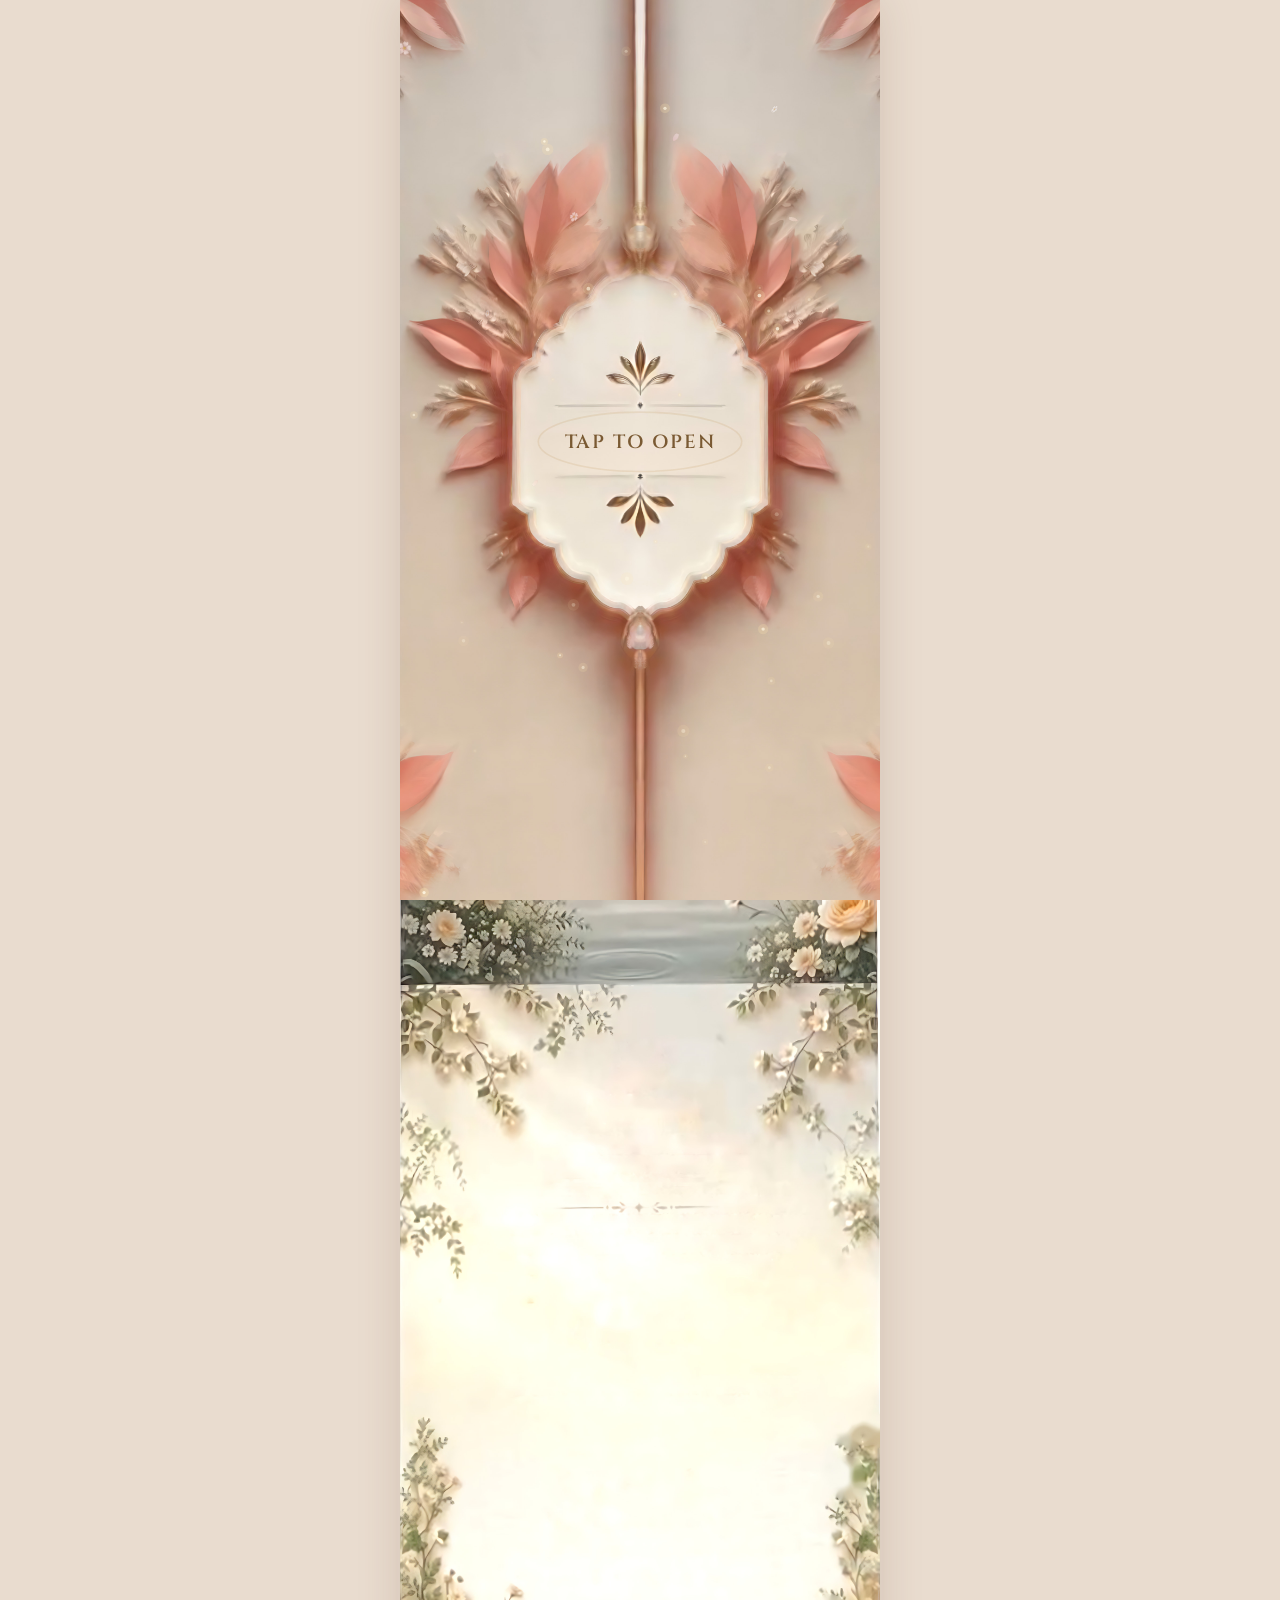
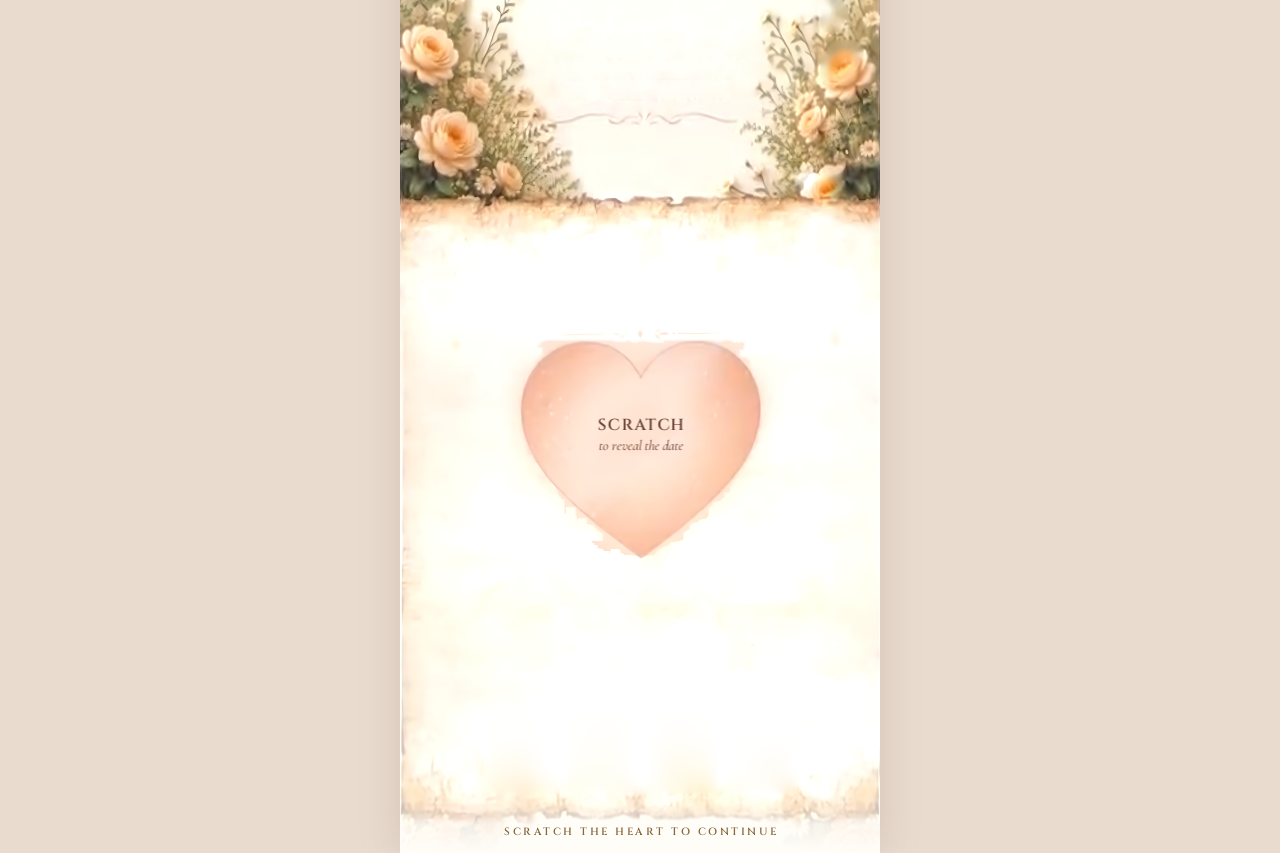
==== wedding-invite/index.html @ d42f3250 "Add files via upload" ====
<!DOCTYPE html>
<html lang="en">
<head>
<meta charset="utf-8">
<meta name="viewport" content="width=device-width, initial-scale=1, viewport-fit=cover">
<title>Pawan & Meha Wedding Invitation</title>
<style>
@font-face { font-family: "Great Vibes"; src: url("[data-uri]") format("truetype"); font-style: normal; font-weight: 400; font-display: block; }
@font-face { font-family: "Cinzel"; src: url("[data-uri]") format("truetype"); font-style: normal; font-weight: 400 900; font-display: block; }
@font-face { font-family: "Cormorant Garamond"; src: url("[data-uri]") format("truetype"); font-style: italic; font-weight: 300 700; font-display: block; }
@font-face { font-family: "Playfair Display"; src: url("[data-uri]") format("truetype"); font-style: normal; font-weight: 400 900; font-display: block; }
@font-face { font-family: "Tiro Devanagari Sanskrit"; src: url("[data-uri]") format("truetype"); font-style: normal; font-weight: 400; font-display: block; }
@font-face { font-family: "Cormorant Garamond"; src: url("[data-uri]") format("truetype"); font-style: normal; font-weight: 300 700; font-display: block; }
:root {
  /* the invite's own world: cream paper, peach florals, terracotta script; one phone-width column */
  --paper: #f7efe6;
  --night: #e9dccf;
  --rose: #ad6646;
  --ink: #6a5249;
  --gold: #b48c45;
  color-scheme: light;
}
* { box-sizing: border-box; }
html, body { margin: 0; background: var(--night); }
body { -webkit-tap-highlight-color: transparent; overscroll-behavior-y: none; -webkit-user-select: none; user-select: none; -webkit-touch-callout: none; }
body.locked { overflow: hidden; height: 100%; }
.col { position: relative; width: 100%; max-width: 480px; margin: 0 auto; box-shadow: 0 0 40px rgba(110, 70, 50, .18); }
.page { position: relative; width: 100%; background: var(--paper); }
.tiles { position: absolute; inset: 0; display: flex; flex-direction: column; }
.tiles img { display: block; width: 100%; flex: none; }
.page > svg { position: absolute; inset: 0; width: 100%; height: 100%; overflow: visible; }
.page a.map { position: absolute; display: block; border-radius: 999px; }
.page a.map:focus-visible { outline: 2px solid var(--gold); outline-offset: 2px; }
#scratch, #hint { position: absolute; }
.col.walled { overflow: hidden; }
.wall { position: absolute; left: 0; right: 0; pointer-events: none; display: flex; align-items: flex-end; justify-content: center;
  background: linear-gradient(180deg, rgba(255, 253, 248, 0) 0%, rgba(255, 253, 248, .9) 55%, #fffdf8 100%); }
.wall span { margin-bottom: 14px; color: #8a6638; font: 600 10.5px/1.4 Cinzel, Georgia, serif; letter-spacing: 2.5px; text-indent: 2.5px; text-align: center; }
#scratch { touch-action: none; cursor: grab; }
#hint { pointer-events: none; mix-blend-mode: screen; }
#petals { position: fixed; top: 0; left: 50%; transform: translateX(-50%); width: min(100vw, 480px); height: 100%; pointer-events: none; z-index: 20; }
.gate { position: fixed; top: 0; left: 50%; transform: translateX(-50%); width: min(100vw, 480px); height: 100%; z-index: 15;
  border: 0; padding: 0; margin: 0; background: #2a120c; cursor: pointer; overflow: hidden; display: block; perspective: 1100px; }
.gate:focus-visible { outline: 2px solid var(--gold); outline-offset: -5px; }
.door { position: absolute; top: 0; bottom: 0; width: 50%; z-index: 2; will-change: transform; overflow: hidden; backface-visibility: hidden; }
.door svg { width: 100%; height: 100%; display: block; }
.door.l { left: 0; transform-origin: 0% 50%; } .door.r { right: 0; transform-origin: 100% 50%; }
.door .shade { position: absolute; inset: 0; opacity: 0; }
.door.l .shade { background: linear-gradient(90deg, rgba(36, 14, 8, .25), rgba(36, 14, 8, .7)); }
.door.r .shade { background: linear-gradient(270deg, rgba(36, 14, 8, .25), rgba(36, 14, 8, .7)); }
.gfx { position: absolute; inset: 0; width: 100%; height: 100%; z-index: 3; pointer-events: none; }
.glow { position: absolute; top: 0; bottom: 0; left: 50%; z-index: 1; transform: translateX(-50%); width: 4%; opacity: 0;
  background: radial-gradient(ellipse 50% 46% at 50% 49%, rgba(255, 251, 243, .9) 0%, rgba(255, 238, 214, .55) 45%, rgba(255, 230, 200, 0) 100%); }
.seam { position: absolute; z-index: 3; top: 0; bottom: 0; left: 50%; width: 5px; transform: translateX(-50%); opacity: 0;
  background: linear-gradient(180deg, rgba(255, 226, 180, 0), #ffe3b4 12%, #fffaf0 50%, #ffe3b4 88%, rgba(255, 226, 180, 0));
  box-shadow: 0 0 14px 4px rgba(255, 214, 160, .8), 0 0 40px 12px rgba(250, 196, 140, .38); }
.flare { position: absolute; z-index: 4; left: 50%; top: 49%; width: 30%; aspect-ratio: 1; border-radius: 50%; opacity: 0; pointer-events: none;
  transform: translate(-50%, -50%) scale(.2);
  background: radial-gradient(circle, #fffdf8 0%, #fff5e6 20%, rgba(255, 230, 200, .8) 36%, rgba(250, 208, 170, .3) 54%, rgba(250, 200, 160, 0) 70%); }
.ripple { position: absolute; z-index: 5; left: 50%; top: 49%; width: 90px; height: 90px; margin: -45px 0 0 -45px; border-radius: 50%; opacity: 0;
  background: radial-gradient(circle, rgba(255, 255, 255, .55) 0%, rgba(255, 255, 255, .25) 45%, rgba(255, 255, 255, 0) 70%);
  box-shadow: 0 0 0 2px rgba(255, 255, 255, .6); }
.cue { position: fixed; z-index: 18; left: 50%; bottom: max(16px, env(safe-area-inset-bottom)); transform: translateX(-50%); opacity: 0; pointer-events: none;
  display: flex; flex-direction: column; align-items: center; gap: 2px; color: #8a6638;
  font: 600 10.5px/1 Cinzel, Georgia, serif; letter-spacing: 3px; text-indent: 3px; text-shadow: 0 0 6px #fbf4ea, 0 0 12px #fbf4ea; }
.cue svg { width: 20px; height: 20px; filter: drop-shadow(0 0 4px #fbf4ea); }
.music { position: fixed; z-index: 25; top: max(12px, env(safe-area-inset-top)); right: max(12px, calc(50vw - 240px + 12px));
  width: 40px; height: 40px; border-radius: 50%; border: 0; padding: 0; display: none; place-items: center; cursor: pointer;
  background: rgba(255, 250, 244, .9); color: var(--rose); box-shadow: inset 0 0 0 1px rgba(180, 140, 69, .6), 0 3px 10px rgba(90, 40, 30, .18); }
.music svg { width: 18px; height: 18px; }
.music:focus-visible { outline: 2px solid var(--gold); outline-offset: 2px; }
.music .off { display: none; } .music.muted .on { display: none; } .music.muted .off { display: block; }
body.rec .music, body.rec .cue, body.rec .wall span { display: none !important; }
.rsvp { background: var(--paper); padding: 18px 22px 34px; text-align: center; color: var(--ink); }
.rsvp .orn { display: block; width: 46%; margin: 0 auto 10px; }
.rsvp .kick { margin: 0; font: 600 11.5px/1.4 Cinzel, Georgia, serif; letter-spacing: 4px; text-indent: 4px; color: #8a6638; }
.rsvp h2 { margin: 2px 0 4px; font: 400 46px/1.15 "Great Vibes", cursive; color: #a3573a; }
.rsvp .lede { margin: 0 auto 18px; max-width: 30ch; font: italic 500 17px/1.4 "Cormorant Garamond", Georgia, serif; color: #7d5547; }
.rsvp form { margin: 0 auto; max-width: 400px; text-align: left; padding: 22px 20px 20px; border-radius: 18px;
  background: rgba(255, 252, 247, .9); box-shadow: inset 0 0 0 1px rgba(180, 140, 69, .45), 0 10px 26px rgba(122, 74, 51, .1); }
.rsvp .lab { display: block; margin: 0 0 8px; font: 600 10.5px/1.3 Cinzel, Georgia, serif; letter-spacing: 2px; color: #7a5f4f; }
.rsvp .f { margin: 0 0 18px; border: 0; padding: 0; min-width: 0; }
.rsvp input[type=text], .rsvp textarea { width: 100%; border: 0; border-bottom: 1px solid rgba(160, 120, 80, .45); background: transparent; border-radius: 0;
  padding: 6px 2px 7px; font: 500 19px/1.35 "Cormorant Garamond", Georgia, serif; color: #4f3a32; outline: none; -webkit-appearance: none; appearance: none; }
.rsvp textarea { resize: none; min-height: 84px; border: 1px solid rgba(160, 120, 80, .35); border-radius: 10px; padding: 9px 11px; background: rgba(255, 255, 255, .5); }
.rsvp input[type=text]:focus, .rsvp textarea:focus { border-color: #b48c45; }
.rsvp ::placeholder { color: #b09a8c; font-style: italic; }
.chips { display: flex; flex-wrap: wrap; gap: 8px; }
.chip { position: relative; }
.chip input { position: absolute; opacity: 0; inset: 0; margin: 0; cursor: pointer; }
.chip span { display: inline-block; padding: 8px 14px; border-radius: 999px; font: 500 16px/1.2 "Cormorant Garamond", Georgia, serif; color: #6a5249;
  background: rgba(255, 255, 255, .7); box-shadow: inset 0 0 0 1px rgba(180, 140, 69, .55); transition: background .25s, color .25s, box-shadow .25s; }
.chip input:checked + span { background: #a3573a; color: #fff8f0; box-shadow: inset 0 0 0 1px #a3573a, 0 3px 10px rgba(163, 87, 58, .25); }
.chip input:focus-visible + span { outline: 2px solid var(--gold); outline-offset: 2px; }
.chips.n .chip span { min-width: 48px; text-align: center; font: 600 14px/1.35 Cinzel, Georgia, serif; }
.rsvp .when-yes { display: none; } .rsvp.yes .when-yes { display: block; }
.rsvp .err { display: none; margin: 6px 0 0; font: italic 500 15px/1.3 "Cormorant Garamond", Georgia, serif; color: #b0472b; }
.rsvp .bad .err { display: block; }
.rsvp button.send { display: flex; align-items: center; justify-content: center; gap: 9px; width: 100%; margin-top: 4px; padding: 14px 16px; border: 0; border-radius: 999px; cursor: pointer;
  font: 600 12.5px/1 Cinzel, Georgia, serif; letter-spacing: 2.2px; color: #fff8f0; background: linear-gradient(180deg, #b4633f, #97492d);
  box-shadow: 0 6px 16px rgba(151, 73, 45, .3), inset 0 1px 0 rgba(255, 255, 255, .25); }
.rsvp button.send svg { width: 18px; height: 18px; }
.rsvp button.send:focus-visible { outline: 2px solid var(--gold); outline-offset: 3px; }
.rsvp .note { margin: 10px 0 0; text-align: center; font: italic 500 14.5px/1.35 "Cormorant Garamond", Georgia, serif; color: #8b7266; }
.rsvp .rv { opacity: 0; transform: translateY(16px); transition: opacity .9s ease, transform .9s cubic-bezier(.2, .7, .2, 1); }
.rsvp.in .rv { opacity: 1; transform: none; }
.rsvp.in .rv:nth-child(2) { transition-delay: .12s; } .rsvp.in .rv:nth-child(3) { transition-delay: .24s; }
.rsvp.in .rv:nth-child(4) { transition-delay: .36s; } .rsvp.in .rv:nth-child(5) { transition-delay: .5s; }
body.rec .rsvp { display: none !important; }
@media (prefers-reduced-motion: reduce) { #petals, .cue { display: none; } }
</style>
<noscript><style>.gate, .cue, .wall, #hint, #scratch, #petals, .rsvp, [data-g="count"], [data-g="cdl"] { display: none !important; }
body.locked { overflow: auto; height: auto; } #w1r, #w2r { width: 400px; }</style></noscript>
</head>
<body class="locked">
<main class="col walled" id="col">
  <div class="page" id="page" style="aspect-ratio: 900 / 6719">
    <div class="tiles" aria-hidden="true"><img src="page_00.jpg" alt="" style="height:14.88317%"><img src="page_01.jpg" alt="" style="height:14.88317%"><img src="page_02.jpg" alt="" style="height:14.88317%"><img src="page_03.jpg" alt="" style="height:14.88317%"><img src="page_04.jpg" alt="" style="height:14.88317%"><img src="page_05.jpg" alt="" style="height:14.88317%"><img src="page_06.jpg" alt="" style="height:10.70100%"></div>
    <svg viewBox="0 0 900 6719" xmlns="http://www.w3.org/2000/svg" role="img" aria-labelledby="ttl" id="art">
      <title id="ttl">Wedding invitation of Pawan and Meha</title>
      <defs id="defs">
        <linearGradient id="gold" gradientUnits="userSpaceOnUse" x1="0" y1="456" x2="0" y2="756">
  <stop offset="0" stop-color="#8c7038"/><stop offset=".35" stop-color="#dbc285"/><stop offset=".5" stop-color="#eed99e"/>
  <stop offset=".7" stop-color="#a88746"/><stop offset="1" stop-color="#ccad6b"/></linearGradient><radialGradient id="halo" gradientUnits="userSpaceOnUse" cx="452" cy="1346" r="235">
  <stop offset="0" stop-color="#fff6dc" stop-opacity=".95"/><stop offset=".45" stop-color="#ffe7b8" stop-opacity=".6"/><stop offset=".75" stop-color="#ffd9a0" stop-opacity=".18"/><stop offset="1" stop-color="#ffd9a0" stop-opacity="0"/></radialGradient>
<linearGradient id="ganGold" gradientUnits="userSpaceOnUse" x1="0" y1="1183" x2="0" y2="1510">
  <stop offset="0" stop-color="#8a6326"/><stop offset=".38" stop-color="#c9a052"/><stop offset=".55" stop-color="#e6c77c"/><stop offset=".78" stop-color="#a77c34"/><stop offset="1" stop-color="#c39a52"/></linearGradient>
<linearGradient id="lpBack" x1="0" y1="1" x2="0" y2="0"><stop offset="0" stop-color="#e8987c"/><stop offset=".6" stop-color="#f4bfa8"/><stop offset="1" stop-color="#fbe2d5"/></linearGradient>
<linearGradient id="lpFront" x1="0" y1="1" x2="0" y2="0"><stop offset="0" stop-color="#f0ad92"/><stop offset=".55" stop-color="#f9d3c1"/><stop offset="1" stop-color="#fff1e8"/></linearGradient>
<linearGradient id="lpSide" x1="0" y1="0" x2="1" y2="0"><stop offset="0" stop-color="#f6c7b2"/><stop offset=".5" stop-color="#eaa085"/><stop offset="1" stop-color="#f6c7b2"/></linearGradient>
<linearGradient id="rfFade" gradientUnits="userSpaceOnUse" x1="0" y1="1550" x2="0" y2="1780"><stop offset="0" stop-color="#fff" stop-opacity=".55"/><stop offset="1" stop-color="#fff" stop-opacity="0"/></linearGradient>
<mask id="rfMask" maskUnits="userSpaceOnUse" x="150" y="1550" width="600" height="240"><rect x="150" y="1550" width="600" height="240" fill="url(#rfFade)"/></mask>
<linearGradient id="shineG" gradientUnits="userSpaceOnUse" x1="0" y1="0" x2="260" y2="160"><stop offset="0" stop-color="#fff" stop-opacity="0"/><stop offset=".44" stop-color="#fff" stop-opacity="0"/><stop offset=".5" stop-color="#fffbe9" stop-opacity=".85"/><stop offset=".56" stop-color="#fff" stop-opacity="0"/><stop offset="1" stop-color="#fff" stop-opacity="0"/></linearGradient>
<linearGradient id="shineM" gradientUnits="userSpaceOnUse" x1="0" y1="0" x2="260" y2="160"><stop offset="0" stop-color="#fff" stop-opacity="0"/><stop offset=".44" stop-color="#fff" stop-opacity="0"/><stop offset=".5" stop-color="#fffbe9" stop-opacity=".9"/><stop offset=".56" stop-color="#fff" stop-opacity="0"/><stop offset="1" stop-color="#fff" stop-opacity="0"/></linearGradient>
<linearGradient id="ray" x1="0" y1="0" x2="0" y2="1"><stop offset="0" stop-color="#fffaf0" stop-opacity=".75"/><stop offset=".55" stop-color="#fff5e1" stop-opacity=".22"/><stop offset="1" stop-color="#fff5e1" stop-opacity="0"/></linearGradient>
<radialGradient id="finGlow"><stop offset="0" stop-color="#fffaf1" stop-opacity=".92"/><stop offset=".55" stop-color="#fff3e2" stop-opacity=".6"/><stop offset="1" stop-color="#fff0dc" stop-opacity="0"/></radialGradient>
<filter id="blur10" x="-50%" y="-50%" width="200%" height="200%"><feGaussianBlur stdDeviation="10"/></filter>
<clipPath id="ganClip" clipPathUnits="userSpaceOnUse"><rect x="0" y="0" width="900" height="1544"/></clipPath>
<radialGradient id="mote"><stop offset="0" stop-color="#fffbe8"/><stop offset=".35" stop-color="#f3cf7e" stop-opacity=".9"/><stop offset="1" stop-color="#e2b25a" stop-opacity="0"/></radialGradient>
<linearGradient id="smallGold" x1="0" y1="0" x2="0" y2="1"><stop offset="0" stop-color="#9c6f3c"/><stop offset=".5" stop-color="#c49a5c"/><stop offset="1" stop-color="#93683a"/></linearGradient>
        <clipPath id="w1"><rect id="w1r" x="270" y="760" width="0" height="230"/></clipPath>
        <clipPath id="w2"><rect id="w2r" x="270" y="990" width="0" height="230"/></clipPath>
      </defs>
      <g id="gan" aria-label="Shri Ganesh ji on a lotus">
  <g id="halo"><circle cx="452" cy="1346" r="235" fill="url(#halo)"/>
  <circle cx="452" cy="1346" r="190" fill="none" stroke="#c9a056" stroke-opacity=".55" stroke-width="1.4"/>
  <circle cx="452" cy="1346" r="202" fill="none" stroke="#c9a056" stroke-opacity=".7" stroke-width="2.2" stroke-dasharray="0.1 9" stroke-linecap="round"/></g>
  <g mask="url(#rfMask)" opacity=".5"><use href="#scene" transform="translate(0,3106) scale(1,-1)"/></g>
  <g id="scene"><path class="lp" data-a="-96" data-by="1552" d="M452.0,1552.0 C485.7,1502.5 474.8,1438.8 452.0,1410.6 C429.2,1438.8 418.3,1502.5 452.0,1552.0Z" transform="rotate(-96 452 1552)" fill="url(#lpSide)" stroke="#c99a6a" stroke-width="1"/>
<path class="lp" data-a="96" data-by="1552" d="M452.0,1552.0 C485.7,1502.5 474.8,1438.8 452.0,1410.6 C429.2,1438.8 418.3,1502.5 452.0,1552.0Z" transform="rotate(96 452 1552)" fill="url(#lpSide)" stroke="#c99a6a" stroke-width="1"/>
<path class="lp" data-a="-62" data-by="1550" d="M452.0,1550.0 C490.8,1496.7 478.3,1428.1 452.0,1397.7 C425.7,1428.1 413.2,1496.7 452.0,1550.0Z" transform="rotate(-62 452 1550)" fill="url(#lpBack)" stroke="#c99a6a" stroke-width="1"/>
<path class="lp" data-a="-31" data-by="1550" d="M452.0,1550.0 C490.8,1496.7 478.3,1428.1 452.0,1397.7 C425.7,1428.1 413.2,1496.7 452.0,1550.0Z" transform="rotate(-31 452 1550)" fill="url(#lpBack)" stroke="#c99a6a" stroke-width="1"/>
<path class="lp" data-a="0" data-by="1550" d="M452.0,1550.0 C490.8,1496.7 478.3,1428.1 452.0,1397.7 C425.7,1428.1 413.2,1496.7 452.0,1550.0Z" transform="rotate(0 452 1550)" fill="url(#lpBack)" stroke="#c99a6a" stroke-width="1"/>
<path class="lp" data-a="31" data-by="1550" d="M452.0,1550.0 C490.8,1496.7 478.3,1428.1 452.0,1397.7 C425.7,1428.1 413.2,1496.7 452.0,1550.0Z" transform="rotate(31 452 1550)" fill="url(#lpBack)" stroke="#c99a6a" stroke-width="1"/>
<path class="lp" data-a="62" data-by="1550" d="M452.0,1550.0 C490.8,1496.7 478.3,1428.1 452.0,1397.7 C425.7,1428.1 413.2,1496.7 452.0,1550.0Z" transform="rotate(62 452 1550)" fill="url(#lpBack)" stroke="#c99a6a" stroke-width="1"/>
<g clip-path="url(#ganClip)"><g id="ganrise"><path id="ganp" d="M241.3,444.5 C237.3,442.8 229.7,435.3 230.6,433.9 C231.0,433.2 232.9,433.1 235.5,433.4 C246.6,435.1 250.7,424.3 244.0,411.0 C240.4,404.0 241.4,402.6 247.2,406.6 C260.3,415.7 265.5,431.4 258.5,440.6 C254.3,446.0 248.1,447.5 241.3,444.5 Z M270.2,428.8 C268.3,426.3 264.8,417.1 265.5,416.1 C266.6,414.2 281.9,414.7 282.7,416.6 C283.5,418.8 280.4,424.5 276.7,427.6 C273.5,430.3 271.7,430.6 270.2,428.8 Z M205.8,424.1 C143.9,410.7 94.6,349.6 110.4,306.0 C112.7,299.9 113.6,299.6 120.0,303.2 C128.8,308.1 128.6,307.8 126.0,315.9 C119.3,336.8 128.1,359.3 151.7,382.1 C177.9,407.3 204.2,418.4 217.3,409.6 C222.4,406.2 226.7,398.9 228.5,390.5 C231.3,378.2 233.5,381.8 233.5,398.5 C233.5,410.5 231.5,417.1 226.6,421.9 C222.2,426.1 217.5,426.6 205.8,424.1 Z M258.7,404.9 C245.8,403.2 242.6,400.5 240.3,389.6 C237.7,376.9 238.6,376.4 248.1,385.5 C259.8,396.9 273.5,401.3 290.0,399.0 C318.6,395.1 349.5,377.8 362.0,358.8 C375.4,338.4 368.6,314.4 346.5,303.9 C343.2,302.3 339.8,301.0 338.9,301.0 C338.1,301.0 336.6,300.4 335.6,299.7 C332.5,297.4 336.1,295.8 345.4,295.3 C353.2,294.8 354.4,295.0 359.4,297.4 C374.9,305.0 382.8,327.7 377.1,348.5 C374.1,359.3 370.7,365.1 362.5,373.5 C348.7,387.7 328.5,398.1 304.5,403.5 C296.1,405.4 268.3,406.3 258.7,404.9 Z M225.5,369.3 C211.2,367.4 193.9,359.9 185.2,351.7 C175.5,342.6 166.3,326.2 167.2,319.8 C167.5,317.9 168.4,318.8 172.6,325.0 C182.8,339.8 194.0,348.4 210.5,353.9 C233.5,361.6 256.5,360.4 277.7,350.5 C293.1,343.3 302.8,335.2 310.6,323.0 C317.1,313.0 318.9,316.4 313.5,328.5 C305.1,347.4 281.9,363.6 256.2,368.6 C249.5,369.9 232.8,370.3 225.5,369.3 Z M223.1,337.9 C202.8,335.3 190.5,327.1 186.5,313.7 C180.9,295.0 192.1,279.3 209.4,281.5 C219.0,282.7 220.8,284.6 214.8,287.1 C198.7,293.5 198.0,310.6 213.2,324.6 C234.2,343.8 279.7,331.7 282.6,306.2 C283.1,302.2 282.8,300.9 280.2,297.1 C275.5,290.1 269.9,286.5 244.5,274.0 C207.1,255.6 197.0,247.9 189.1,231.8 C182.1,217.8 180.9,211.9 180.3,191.7 C179.6,170.1 180.8,167.2 183.8,182.7 C188.3,205.9 196.5,223.8 208.5,236.9 C217.8,247.1 226.6,252.8 253.6,266.1 C286.9,282.5 292.1,287.0 293.7,299.9 C296.5,323.5 260.6,342.8 223.1,337.9 Z M302.0,310.6 C302.0,310.3 302.9,307.7 304.1,304.8 C307.0,297.5 306.3,289.0 302.1,278.8 C298.8,271.1 296.4,267.5 281.2,248.1 C267.1,230.0 264.9,220.0 270.4,199.0 C273.7,186.5 274.5,174.5 273.2,159.5 C272.7,153.4 272.4,148.2 272.6,147.8 C274.4,144.7 280.3,154.7 282.1,163.8 C283.6,171.6 282.9,180.5 279.5,196.5 C278.0,204.0 277.0,212.1 276.9,218.0 C276.7,230.2 278.4,234.3 289.8,249.8 C310.4,278.1 315.2,292.7 307.8,305.0 C305.0,309.6 302.0,312.5 302.0,310.6 Z M131.7,299.6 C126.3,297.6 120.0,293.2 120.0,291.4 C120.0,290.4 120.6,290.1 121.8,290.4 C136.6,295.1 145.9,292.4 159.9,279.6 C168.5,271.7 172.9,269.5 169.5,274.8 C155.4,296.5 144.0,304.0 131.7,299.6 Z M324.5,289.2 C317.4,285.8 313.8,280.1 316.1,275.8 C316.7,274.5 319.3,271.6 321.9,269.3 C325.4,266.1 326.3,264.8 325.5,263.7 C324.9,262.9 323.6,261.1 322.6,259.6 C320.9,257.2 320.8,256.5 322.1,252.8 C324.8,244.5 338.6,233.1 343.5,235.0 C345.8,235.9 350.3,240.6 355.4,247.3 C360.3,253.9 360.3,258.2 355.5,264.1 C351.5,268.8 351.2,272.3 354.7,272.8 C357.5,273.2 363.0,267.7 367.1,260.4 C370.7,254.0 371.7,253.3 373.7,255.2 C376.9,258.4 371.6,270.4 363.2,279.2 C355.3,287.5 349.0,290.3 337.6,290.7 C330.2,291.0 327.7,290.7 324.5,289.2 Z M129.4,286.0 C124.6,284.5 117.4,277.5 114.5,271.5 C108.0,258.3 113.6,242.6 127.7,234.3 C139.8,227.2 146.8,233.1 147.7,251.2 C148.0,256.6 148.7,261.3 149.2,261.6 C150.0,262.1 153.5,258.8 157.2,254.2 C160.6,249.9 164.6,254.9 163.4,261.9 C160.6,277.3 142.7,290.0 129.4,286.0 Z M286.7,270.6 C284.0,268.7 275.3,263.7 267.2,259.4 C258.2,254.5 250.9,249.8 248.0,247.0 C243.0,242.2 238.3,233.6 237.3,227.7 C236.4,222.1 238.5,223.1 242.0,230.0 C246.4,238.6 254.1,245.8 267.7,253.8 C274.2,257.7 282.2,262.8 285.5,265.3 C295.6,272.9 296.5,277.4 286.7,270.6 Z M167.0,225.4 C164.0,222.3 155.6,215.0 148.5,209.0 C129.5,193.3 126.6,188.3 125.1,168.2 C124.3,156.7 122.0,148.3 119.1,146.6 C118.5,146.2 118.0,145.0 118.0,143.9 C118.0,140.1 129.2,142.3 146.5,149.6 C154.0,152.7 157.1,153.4 164.9,153.9 C175.4,154.6 176.3,155.3 172.5,159.8 C167.7,165.5 162.3,167.3 150.7,166.9 L140.5,166.5 L140.2,172.5 C139.8,180.8 145.0,191.2 155.7,203.5 C168.6,218.5 171.5,222.6 173.4,228.8 C174.5,232.3 172.9,231.4 167.0,225.4 Z M299.8,220.4 C298.1,218.8 302.7,208.7 310.6,196.7 C314.3,191.1 318.6,183.9 320.1,180.5 C322.8,174.8 325.3,163.3 324.5,160.7 C324.3,160.0 323.9,158.3 323.6,156.8 C322.8,153.5 320.2,153.2 312.6,155.5 C303.9,158.2 294.9,156.9 289.8,152.3 C288.3,151.0 287.2,147.1 288.2,147.0 C299.9,145.3 304.9,143.7 312.9,139.0 C335.1,125.8 346.9,123.3 339.8,133.2 C337.7,136.2 337.5,137.3 337.9,145.5 C338.9,170.9 338.7,173.1 335.6,179.3 C333.7,182.9 328.3,189.7 321.0,197.5 C314.6,204.3 307.6,212.4 305.4,215.4 C301.5,220.9 300.8,221.5 299.8,220.4 Z M233.8,206.8 C231.8,205.1 231.1,202.9 232.0,200.5 C232.5,199.2 232.1,197.7 230.9,196.1 C229.8,194.8 229.0,192.8 229.0,191.6 C229.0,186.6 234.8,185.3 237.7,189.6 C239.3,192.1 239.3,192.5 237.8,195.1 C236.4,197.5 236.4,198.1 237.6,199.1 C239.9,201.0 239.1,208.0 236.6,208.0 C235.9,208.0 234.7,207.4 233.8,206.8 Z M158.6,198.7 C151.3,191.3 146.4,183.1 145.4,176.8 C144.8,173.3 144.8,173.3 153.9,172.8 C161.2,172.4 164.1,171.7 168.1,169.6 C170.9,168.2 173.5,167.2 174.0,167.5 C174.4,167.8 173.7,171.4 172.4,175.5 C170.5,181.4 170.0,185.3 170.0,193.0 C170.0,208.8 168.9,209.4 158.6,198.7 Z M298.6,194.8 C298.3,193.0 297.8,189.1 297.5,186.2 C297.2,183.2 295.4,176.6 293.5,171.4 C291.7,166.2 290.6,161.8 291.1,161.4 C291.6,161.1 293.7,161.4 295.7,162.1 C298.1,162.9 302.5,163.1 308.7,162.7 C319.8,161.9 319.8,162.0 317.5,171.1 C315.7,178.0 311.9,185.5 306.2,193.2 C301.9,198.9 299.3,199.5 298.6,194.8 Z M204.2,192.7 C202.4,190.8 202.1,189.7 202.6,187.0 C203.3,183.8 203.2,183.7 200.7,184.4 C197.5,185.2 197.3,184.1 199.9,180.9 C201.8,178.5 201.8,178.5 208.0,181.5 C211.4,183.1 215.3,185.8 216.6,187.3 C220.4,191.9 219.4,195.8 215.1,193.1 C214.1,192.5 212.6,192.7 210.9,193.6 C207.2,195.5 206.7,195.4 204.2,192.7 Z M246.4,193.6 C244.6,188.8 255.7,179.0 263.0,179.0 C265.4,179.0 265.5,179.8 263.5,182.5 C262.5,183.7 262.2,185.5 262.6,187.6 C263.4,191.9 260.6,193.9 254.6,193.3 C252.0,193.0 250.0,193.2 249.6,193.9 C248.6,195.4 247.0,195.3 246.4,193.6 Z M221.9,181.6 C217.7,176.7 214.7,171.0 216.4,171.0 C219.0,171.0 226.0,178.0 226.0,180.6 C226.0,184.0 224.3,184.4 221.9,181.6 Z M226.5,165.0 C226.3,164.6 223.1,163.5 219.5,162.5 C209.7,159.9 209.2,157.0 218.3,156.0 L223.5,155.5 L218.8,153.3 C214.3,151.2 212.8,148.9 215.0,147.5 C215.6,147.1 220.2,147.4 225.3,148.0 C236.2,149.3 239.4,148.5 240.4,144.3 C241.2,141.5 241.2,141.5 242.8,143.7 C243.7,144.9 245.8,146.0 247.5,146.2 C252.2,146.7 252.2,150.5 247.6,152.7 C242.8,154.9 243.1,156.1 248.2,155.8 C251.9,155.5 252.5,155.8 252.5,157.5 C252.5,159.5 250.7,160.7 243.5,163.6 C239.4,165.2 227.3,166.3 226.5,165.0 Z M192.0,143.2 C192.0,141.6 200.1,134.7 206.6,130.7 C226.3,118.8 247.5,117.8 266.4,127.8 C276.9,133.4 276.4,134.4 263.9,133.4 C239.4,131.3 221.0,133.3 204.5,139.6 C192.7,144.2 192.0,144.4 192.0,143.2 Z M191.5,125.1 C190.9,124.0 195.8,118.9 201.3,115.1 C221.2,101.5 242.9,99.4 261.4,109.3 C271.1,114.5 270.3,115.1 254.3,114.4 C232.3,113.3 213.9,116.5 195.8,124.4 C193.7,125.3 191.9,125.6 191.5,125.1 Z M213.0,98.0 C213.0,96.2 220.6,92.0 225.0,91.4 C230.5,90.7 238.0,92.5 238.0,94.5 C238.0,95.6 236.7,96.0 232.8,96.0 C229.9,96.0 224.8,96.7 221.5,97.5 C214.3,99.2 213.0,99.3 213.0,98.0 Z" transform="translate(231.59,1105.46) scale(0.9070)" fill="url(#ganGold)" fill-rule="evenodd" stroke="#6e4f1d" stroke-opacity=".45" stroke-width="1.21"/><path d="M241.3,444.5 C237.3,442.8 229.7,435.3 230.6,433.9 C231.0,433.2 232.9,433.1 235.5,433.4 C246.6,435.1 250.7,424.3 244.0,411.0 C240.4,404.0 241.4,402.6 247.2,406.6 C260.3,415.7 265.5,431.4 258.5,440.6 C254.3,446.0 248.1,447.5 241.3,444.5 Z M270.2,428.8 C268.3,426.3 264.8,417.1 265.5,416.1 C266.6,414.2 281.9,414.7 282.7,416.6 C283.5,418.8 280.4,424.5 276.7,427.6 C273.5,430.3 271.7,430.6 270.2,428.8 Z M205.8,424.1 C143.9,410.7 94.6,349.6 110.4,306.0 C112.7,299.9 113.6,299.6 120.0,303.2 C128.8,308.1 128.6,307.8 126.0,315.9 C119.3,336.8 128.1,359.3 151.7,382.1 C177.9,407.3 204.2,418.4 217.3,409.6 C222.4,406.2 226.7,398.9 228.5,390.5 C231.3,378.2 233.5,381.8 233.5,398.5 C233.5,410.5 231.5,417.1 226.6,421.9 C222.2,426.1 217.5,426.6 205.8,424.1 Z M258.7,404.9 C245.8,403.2 242.6,400.5 240.3,389.6 C237.7,376.9 238.6,376.4 248.1,385.5 C259.8,396.9 273.5,401.3 290.0,399.0 C318.6,395.1 349.5,377.8 362.0,358.8 C375.4,338.4 368.6,314.4 346.5,303.9 C343.2,302.3 339.8,301.0 338.9,301.0 C338.1,301.0 336.6,300.4 335.6,299.7 C332.5,297.4 336.1,295.8 345.4,295.3 C353.2,294.8 354.4,295.0 359.4,297.4 C374.9,305.0 382.8,327.7 377.1,348.5 C374.1,359.3 370.7,365.1 362.5,373.5 C348.7,387.7 328.5,398.1 304.5,403.5 C296.1,405.4 268.3,406.3 258.7,404.9 Z M225.5,369.3 C211.2,367.4 193.9,359.9 185.2,351.7 C175.5,342.6 166.3,326.2 167.2,319.8 C167.5,317.9 168.4,318.8 172.6,325.0 C182.8,339.8 194.0,348.4 210.5,353.9 C233.5,361.6 256.5,360.4 277.7,350.5 C293.1,343.3 302.8,335.2 310.6,323.0 C317.1,313.0 318.9,316.4 313.5,328.5 C305.1,347.4 281.9,363.6 256.2,368.6 C249.5,369.9 232.8,370.3 225.5,369.3 Z M223.1,337.9 C202.8,335.3 190.5,327.1 186.5,313.7 C180.9,295.0 192.1,279.3 209.4,281.5 C219.0,282.7 220.8,284.6 214.8,287.1 C198.7,293.5 198.0,310.6 213.2,324.6 C234.2,343.8 279.7,331.7 282.6,306.2 C283.1,302.2 282.8,300.9 280.2,297.1 C275.5,290.1 269.9,286.5 244.5,274.0 C207.1,255.6 197.0,247.9 189.1,231.8 C182.1,217.8 180.9,211.9 180.3,191.7 C179.6,170.1 180.8,167.2 183.8,182.7 C188.3,205.9 196.5,223.8 208.5,236.9 C217.8,247.1 226.6,252.8 253.6,266.1 C286.9,282.5 292.1,287.0 293.7,299.9 C296.5,323.5 260.6,342.8 223.1,337.9 Z M302.0,310.6 C302.0,310.3 302.9,307.7 304.1,304.8 C307.0,297.5 306.3,289.0 302.1,278.8 C298.8,271.1 296.4,267.5 281.2,248.1 C267.1,230.0 264.9,220.0 270.4,199.0 C273.7,186.5 274.5,174.5 273.2,159.5 C272.7,153.4 272.4,148.2 272.6,147.8 C274.4,144.7 280.3,154.7 282.1,163.8 C283.6,171.6 282.9,180.5 279.5,196.5 C278.0,204.0 277.0,212.1 276.9,218.0 C276.7,230.2 278.4,234.3 289.8,249.8 C310.4,278.1 315.2,292.7 307.8,305.0 C305.0,309.6 302.0,312.5 302.0,310.6 Z M131.7,299.6 C126.3,297.6 120.0,293.2 120.0,291.4 C120.0,290.4 120.6,290.1 121.8,290.4 C136.6,295.1 145.9,292.4 159.9,279.6 C168.5,271.7 172.9,269.5 169.5,274.8 C155.4,296.5 144.0,304.0 131.7,299.6 Z M324.5,289.2 C317.4,285.8 313.8,280.1 316.1,275.8 C316.7,274.5 319.3,271.6 321.9,269.3 C325.4,266.1 326.3,264.8 325.5,263.7 C324.9,262.9 323.6,261.1 322.6,259.6 C320.9,257.2 320.8,256.5 322.1,252.8 C324.8,244.5 338.6,233.1 343.5,235.0 C345.8,235.9 350.3,240.6 355.4,247.3 C360.3,253.9 360.3,258.2 355.5,264.1 C351.5,268.8 351.2,272.3 354.7,272.8 C357.5,273.2 363.0,267.7 367.1,260.4 C370.7,254.0 371.7,253.3 373.7,255.2 C376.9,258.4 371.6,270.4 363.2,279.2 C355.3,287.5 349.0,290.3 337.6,290.7 C330.2,291.0 327.7,290.7 324.5,289.2 Z M129.4,286.0 C124.6,284.5 117.4,277.5 114.5,271.5 C108.0,258.3 113.6,242.6 127.7,234.3 C139.8,227.2 146.8,233.1 147.7,251.2 C148.0,256.6 148.7,261.3 149.2,261.6 C150.0,262.1 153.5,258.8 157.2,254.2 C160.6,249.9 164.6,254.9 163.4,261.9 C160.6,277.3 142.7,290.0 129.4,286.0 Z M286.7,270.6 C284.0,268.7 275.3,263.7 267.2,259.4 C258.2,254.5 250.9,249.8 248.0,247.0 C243.0,242.2 238.3,233.6 237.3,227.7 C236.4,222.1 238.5,223.1 242.0,230.0 C246.4,238.6 254.1,245.8 267.7,253.8 C274.2,257.7 282.2,262.8 285.5,265.3 C295.6,272.9 296.5,277.4 286.7,270.6 Z M167.0,225.4 C164.0,222.3 155.6,215.0 148.5,209.0 C129.5,193.3 126.6,188.3 125.1,168.2 C124.3,156.7 122.0,148.3 119.1,146.6 C118.5,146.2 118.0,145.0 118.0,143.9 C118.0,140.1 129.2,142.3 146.5,149.6 C154.0,152.7 157.1,153.4 164.9,153.9 C175.4,154.6 176.3,155.3 172.5,159.8 C167.7,165.5 162.3,167.3 150.7,166.9 L140.5,166.5 L140.2,172.5 C139.8,180.8 145.0,191.2 155.7,203.5 C168.6,218.5 171.5,222.6 173.4,228.8 C174.5,232.3 172.9,231.4 167.0,225.4 Z M299.8,220.4 C298.1,218.8 302.7,208.7 310.6,196.7 C314.3,191.1 318.6,183.9 320.1,180.5 C322.8,174.8 325.3,163.3 324.5,160.7 C324.3,160.0 323.9,158.3 323.6,156.8 C322.8,153.5 320.2,153.2 312.6,155.5 C303.9,158.2 294.9,156.9 289.8,152.3 C288.3,151.0 287.2,147.1 288.2,147.0 C299.9,145.3 304.9,143.7 312.9,139.0 C335.1,125.8 346.9,123.3 339.8,133.2 C337.7,136.2 337.5,137.3 337.9,145.5 C338.9,170.9 338.7,173.1 335.6,179.3 C333.7,182.9 328.3,189.7 321.0,197.5 C314.6,204.3 307.6,212.4 305.4,215.4 C301.5,220.9 300.8,221.5 299.8,220.4 Z M233.8,206.8 C231.8,205.1 231.1,202.9 232.0,200.5 C232.5,199.2 232.1,197.7 230.9,196.1 C229.8,194.8 229.0,192.8 229.0,191.6 C229.0,186.6 234.8,185.3 237.7,189.6 C239.3,192.1 239.3,192.5 237.8,195.1 C236.4,197.5 236.4,198.1 237.6,199.1 C239.9,201.0 239.1,208.0 236.6,208.0 C235.9,208.0 234.7,207.4 233.8,206.8 Z M158.6,198.7 C151.3,191.3 146.4,183.1 145.4,176.8 C144.8,173.3 144.8,173.3 153.9,172.8 C161.2,172.4 164.1,171.7 168.1,169.6 C170.9,168.2 173.5,167.2 174.0,167.5 C174.4,167.8 173.7,171.4 172.4,175.5 C170.5,181.4 170.0,185.3 170.0,193.0 C170.0,208.8 168.9,209.4 158.6,198.7 Z M298.6,194.8 C298.3,193.0 297.8,189.1 297.5,186.2 C297.2,183.2 295.4,176.6 293.5,171.4 C291.7,166.2 290.6,161.8 291.1,161.4 C291.6,161.1 293.7,161.4 295.7,162.1 C298.1,162.9 302.5,163.1 308.7,162.7 C319.8,161.9 319.8,162.0 317.5,171.1 C315.7,178.0 311.9,185.5 306.2,193.2 C301.9,198.9 299.3,199.5 298.6,194.8 Z M204.2,192.7 C202.4,190.8 202.1,189.7 202.6,187.0 C203.3,183.8 203.2,183.7 200.7,184.4 C197.5,185.2 197.3,184.1 199.9,180.9 C201.8,178.5 201.8,178.5 208.0,181.5 C211.4,183.1 215.3,185.8 216.6,187.3 C220.4,191.9 219.4,195.8 215.1,193.1 C214.1,192.5 212.6,192.7 210.9,193.6 C207.2,195.5 206.7,195.4 204.2,192.7 Z M246.4,193.6 C244.6,188.8 255.7,179.0 263.0,179.0 C265.4,179.0 265.5,179.8 263.5,182.5 C262.5,183.7 262.2,185.5 262.6,187.6 C263.4,191.9 260.6,193.9 254.6,193.3 C252.0,193.0 250.0,193.2 249.6,193.9 C248.6,195.4 247.0,195.3 246.4,193.6 Z M221.9,181.6 C217.7,176.7 214.7,171.0 216.4,171.0 C219.0,171.0 226.0,178.0 226.0,180.6 C226.0,184.0 224.3,184.4 221.9,181.6 Z M226.5,165.0 C226.3,164.6 223.1,163.5 219.5,162.5 C209.7,159.9 209.2,157.0 218.3,156.0 L223.5,155.5 L218.8,153.3 C214.3,151.2 212.8,148.9 215.0,147.5 C215.6,147.1 220.2,147.4 225.3,148.0 C236.2,149.3 239.4,148.5 240.4,144.3 C241.2,141.5 241.2,141.5 242.8,143.7 C243.7,144.9 245.8,146.0 247.5,146.2 C252.2,146.7 252.2,150.5 247.6,152.7 C242.8,154.9 243.1,156.1 248.2,155.8 C251.9,155.5 252.5,155.8 252.5,157.5 C252.5,159.5 250.7,160.7 243.5,163.6 C239.4,165.2 227.3,166.3 226.5,165.0 Z M192.0,143.2 C192.0,141.6 200.1,134.7 206.6,130.7 C226.3,118.8 247.5,117.8 266.4,127.8 C276.9,133.4 276.4,134.4 263.9,133.4 C239.4,131.3 221.0,133.3 204.5,139.6 C192.7,144.2 192.0,144.4 192.0,143.2 Z M191.5,125.1 C190.9,124.0 195.8,118.9 201.3,115.1 C221.2,101.5 242.9,99.4 261.4,109.3 C271.1,114.5 270.3,115.1 254.3,114.4 C232.3,113.3 213.9,116.5 195.8,124.4 C193.7,125.3 191.9,125.6 191.5,125.1 Z M213.0,98.0 C213.0,96.2 220.6,92.0 225.0,91.4 C230.5,90.7 238.0,92.5 238.0,94.5 C238.0,95.6 236.7,96.0 232.8,96.0 C229.9,96.0 224.8,96.7 221.5,97.5 C214.3,99.2 213.0,99.3 213.0,98.0 Z" transform="translate(231.59,1105.46) scale(0.9070)" fill="url(#shineG)" fill-rule="evenodd"/></g></g>
<path class="lp" data-a="-46" data-by="1554" d="M452.0,1554.0 C486.1,1521.1 475.1,1478.7 452.0,1459.9 C428.9,1478.7 417.9,1521.1 452.0,1554.0Z" transform="rotate(-46 452 1554)" fill="url(#lpFront)" stroke="#c99a6a" stroke-width="1"/>
<path class="lp" data-a="-16" data-by="1554" d="M452.0,1554.0 C486.1,1521.1 475.1,1478.7 452.0,1459.9 C428.9,1478.7 417.9,1521.1 452.0,1554.0Z" transform="rotate(-16 452 1554)" fill="url(#lpFront)" stroke="#c99a6a" stroke-width="1"/>
<path class="lp" data-a="16" data-by="1554" d="M452.0,1554.0 C486.1,1521.1 475.1,1478.7 452.0,1459.9 C428.9,1478.7 417.9,1521.1 452.0,1554.0Z" transform="rotate(16 452 1554)" fill="url(#lpFront)" stroke="#c99a6a" stroke-width="1"/>
<path class="lp" data-a="46" data-by="1554" d="M452.0,1554.0 C486.1,1521.1 475.1,1478.7 452.0,1459.9 C428.9,1478.7 417.9,1521.1 452.0,1554.0Z" transform="rotate(46 452 1554)" fill="url(#lpFront)" stroke="#c99a6a" stroke-width="1"/>
<ellipse cx="452" cy="1554" rx="82" ry="12" fill="#e9b493" opacity=".55"/></g>
</g><g id="motes"></g><path data-g="inv0" d="M241.3,444.5 C237.3,442.8 229.7,435.3 230.6,433.9 C231.0,433.2 232.9,433.1 235.5,433.4 C246.6,435.1 250.7,424.3 244.0,411.0 C240.4,404.0 241.4,402.6 247.2,406.6 C260.3,415.7 265.5,431.4 258.5,440.6 C254.3,446.0 248.1,447.5 241.3,444.5 Z M270.2,428.8 C268.3,426.3 264.8,417.1 265.5,416.1 C266.6,414.2 281.9,414.7 282.7,416.6 C283.5,418.8 280.4,424.5 276.7,427.6 C273.5,430.3 271.7,430.6 270.2,428.8 Z M205.8,424.1 C143.9,410.7 94.6,349.6 110.4,306.0 C112.7,299.9 113.6,299.6 120.0,303.2 C128.8,308.1 128.6,307.8 126.0,315.9 C119.3,336.8 128.1,359.3 151.7,382.1 C177.9,407.3 204.2,418.4 217.3,409.6 C222.4,406.2 226.7,398.9 228.5,390.5 C231.3,378.2 233.5,381.8 233.5,398.5 C233.5,410.5 231.5,417.1 226.6,421.9 C222.2,426.1 217.5,426.6 205.8,424.1 Z M258.7,404.9 C245.8,403.2 242.6,400.5 240.3,389.6 C237.7,376.9 238.6,376.4 248.1,385.5 C259.8,396.9 273.5,401.3 290.0,399.0 C318.6,395.1 349.5,377.8 362.0,358.8 C375.4,338.4 368.6,314.4 346.5,303.9 C343.2,302.3 339.8,301.0 338.9,301.0 C338.1,301.0 336.6,300.4 335.6,299.7 C332.5,297.4 336.1,295.8 345.4,295.3 C353.2,294.8 354.4,295.0 359.4,297.4 C374.9,305.0 382.8,327.7 377.1,348.5 C374.1,359.3 370.7,365.1 362.5,373.5 C348.7,387.7 328.5,398.1 304.5,403.5 C296.1,405.4 268.3,406.3 258.7,404.9 Z M225.5,369.3 C211.2,367.4 193.9,359.9 185.2,351.7 C175.5,342.6 166.3,326.2 167.2,319.8 C167.5,317.9 168.4,318.8 172.6,325.0 C182.8,339.8 194.0,348.4 210.5,353.9 C233.5,361.6 256.5,360.4 277.7,350.5 C293.1,343.3 302.8,335.2 310.6,323.0 C317.1,313.0 318.9,316.4 313.5,328.5 C305.1,347.4 281.9,363.6 256.2,368.6 C249.5,369.9 232.8,370.3 225.5,369.3 Z M223.1,337.9 C202.8,335.3 190.5,327.1 186.5,313.7 C180.9,295.0 192.1,279.3 209.4,281.5 C219.0,282.7 220.8,284.6 214.8,287.1 C198.7,293.5 198.0,310.6 213.2,324.6 C234.2,343.8 279.7,331.7 282.6,306.2 C283.1,302.2 282.8,300.9 280.2,297.1 C275.5,290.1 269.9,286.5 244.5,274.0 C207.1,255.6 197.0,247.9 189.1,231.8 C182.1,217.8 180.9,211.9 180.3,191.7 C179.6,170.1 180.8,167.2 183.8,182.7 C188.3,205.9 196.5,223.8 208.5,236.9 C217.8,247.1 226.6,252.8 253.6,266.1 C286.9,282.5 292.1,287.0 293.7,299.9 C296.5,323.5 260.6,342.8 223.1,337.9 Z M302.0,310.6 C302.0,310.3 302.9,307.7 304.1,304.8 C307.0,297.5 306.3,289.0 302.1,278.8 C298.8,271.1 296.4,267.5 281.2,248.1 C267.1,230.0 264.9,220.0 270.4,199.0 C273.7,186.5 274.5,174.5 273.2,159.5 C272.7,153.4 272.4,148.2 272.6,147.8 C274.4,144.7 280.3,154.7 282.1,163.8 C283.6,171.6 282.9,180.5 279.5,196.5 C278.0,204.0 277.0,212.1 276.9,218.0 C276.7,230.2 278.4,234.3 289.8,249.8 C310.4,278.1 315.2,292.7 307.8,305.0 C305.0,309.6 302.0,312.5 302.0,310.6 Z M131.7,299.6 C126.3,297.6 120.0,293.2 120.0,291.4 C120.0,290.4 120.6,290.1 121.8,290.4 C136.6,295.1 145.9,292.4 159.9,279.6 C168.5,271.7 172.9,269.5 169.5,274.8 C155.4,296.5 144.0,304.0 131.7,299.6 Z M324.5,289.2 C317.4,285.8 313.8,280.1 316.1,275.8 C316.7,274.5 319.3,271.6 321.9,269.3 C325.4,266.1 326.3,264.8 325.5,263.7 C324.9,262.9 323.6,261.1 322.6,259.6 C320.9,257.2 320.8,256.5 322.1,252.8 C324.8,244.5 338.6,233.1 343.5,235.0 C345.8,235.9 350.3,240.6 355.4,247.3 C360.3,253.9 360.3,258.2 355.5,264.1 C351.5,268.8 351.2,272.3 354.7,272.8 C357.5,273.2 363.0,267.7 367.1,260.4 C370.7,254.0 371.7,253.3 373.7,255.2 C376.9,258.4 371.6,270.4 363.2,279.2 C355.3,287.5 349.0,290.3 337.6,290.7 C330.2,291.0 327.7,290.7 324.5,289.2 Z M129.4,286.0 C124.6,284.5 117.4,277.5 114.5,271.5 C108.0,258.3 113.6,242.6 127.7,234.3 C139.8,227.2 146.8,233.1 147.7,251.2 C148.0,256.6 148.7,261.3 149.2,261.6 C150.0,262.1 153.5,258.8 157.2,254.2 C160.6,249.9 164.6,254.9 163.4,261.9 C160.6,277.3 142.7,290.0 129.4,286.0 Z M286.7,270.6 C284.0,268.7 275.3,263.7 267.2,259.4 C258.2,254.5 250.9,249.8 248.0,247.0 C243.0,242.2 238.3,233.6 237.3,227.7 C236.4,222.1 238.5,223.1 242.0,230.0 C246.4,238.6 254.1,245.8 267.7,253.8 C274.2,257.7 282.2,262.8 285.5,265.3 C295.6,272.9 296.5,277.4 286.7,270.6 Z M167.0,225.4 C164.0,222.3 155.6,215.0 148.5,209.0 C129.5,193.3 126.6,188.3 125.1,168.2 C124.3,156.7 122.0,148.3 119.1,146.6 C118.5,146.2 118.0,145.0 118.0,143.9 C118.0,140.1 129.2,142.3 146.5,149.6 C154.0,152.7 157.1,153.4 164.9,153.9 C175.4,154.6 176.3,155.3 172.5,159.8 C167.7,165.5 162.3,167.3 150.7,166.9 L140.5,166.5 L140.2,172.5 C139.8,180.8 145.0,191.2 155.7,203.5 C168.6,218.5 171.5,222.6 173.4,228.8 C174.5,232.3 172.9,231.4 167.0,225.4 Z M299.8,220.4 C298.1,218.8 302.7,208.7 310.6,196.7 C314.3,191.1 318.6,183.9 320.1,180.5 C322.8,174.8 325.3,163.3 324.5,160.7 C324.3,160.0 323.9,158.3 323.6,156.8 C322.8,153.5 320.2,153.2 312.6,155.5 C303.9,158.2 294.9,156.9 289.8,152.3 C288.3,151.0 287.2,147.1 288.2,147.0 C299.9,145.3 304.9,143.7 312.9,139.0 C335.1,125.8 346.9,123.3 339.8,133.2 C337.7,136.2 337.5,137.3 337.9,145.5 C338.9,170.9 338.7,173.1 335.6,179.3 C333.7,182.9 328.3,189.7 321.0,197.5 C314.6,204.3 307.6,212.4 305.4,215.4 C301.5,220.9 300.8,221.5 299.8,220.4 Z M233.8,206.8 C231.8,205.1 231.1,202.9 232.0,200.5 C232.5,199.2 232.1,197.7 230.9,196.1 C229.8,194.8 229.0,192.8 229.0,191.6 C229.0,186.6 234.8,185.3 237.7,189.6 C239.3,192.1 239.3,192.5 237.8,195.1 C236.4,197.5 236.4,198.1 237.6,199.1 C239.9,201.0 239.1,208.0 236.6,208.0 C235.9,208.0 234.7,207.4 233.8,206.8 Z M158.6,198.7 C151.3,191.3 146.4,183.1 145.4,176.8 C144.8,173.3 144.8,173.3 153.9,172.8 C161.2,172.4 164.1,171.7 168.1,169.6 C170.9,168.2 173.5,167.2 174.0,167.5 C174.4,167.8 173.7,171.4 172.4,175.5 C170.5,181.4 170.0,185.3 170.0,193.0 C170.0,208.8 168.9,209.4 158.6,198.7 Z M298.6,194.8 C298.3,193.0 297.8,189.1 297.5,186.2 C297.2,183.2 295.4,176.6 293.5,171.4 C291.7,166.2 290.6,161.8 291.1,161.4 C291.6,161.1 293.7,161.4 295.7,162.1 C298.1,162.9 302.5,163.1 308.7,162.7 C319.8,161.9 319.8,162.0 317.5,171.1 C315.7,178.0 311.9,185.5 306.2,193.2 C301.9,198.9 299.3,199.5 298.6,194.8 Z M204.2,192.7 C202.4,190.8 202.1,189.7 202.6,187.0 C203.3,183.8 203.2,183.7 200.7,184.4 C197.5,185.2 197.3,184.1 199.9,180.9 C201.8,178.5 201.8,178.5 208.0,181.5 C211.4,183.1 215.3,185.8 216.6,187.3 C220.4,191.9 219.4,195.8 215.1,193.1 C214.1,192.5 212.6,192.7 210.9,193.6 C207.2,195.5 206.7,195.4 204.2,192.7 Z M246.4,193.6 C244.6,188.8 255.7,179.0 263.0,179.0 C265.4,179.0 265.5,179.8 263.5,182.5 C262.5,183.7 262.2,185.5 262.6,187.6 C263.4,191.9 260.6,193.9 254.6,193.3 C252.0,193.0 250.0,193.2 249.6,193.9 C248.6,195.4 247.0,195.3 246.4,193.6 Z M221.9,181.6 C217.7,176.7 214.7,171.0 216.4,171.0 C219.0,171.0 226.0,178.0 226.0,180.6 C226.0,184.0 224.3,184.4 221.9,181.6 Z M226.5,165.0 C226.3,164.6 223.1,163.5 219.5,162.5 C209.7,159.9 209.2,157.0 218.3,156.0 L223.5,155.5 L218.8,153.3 C214.3,151.2 212.8,148.9 215.0,147.5 C215.6,147.1 220.2,147.4 225.3,148.0 C236.2,149.3 239.4,148.5 240.4,144.3 C241.2,141.5 241.2,141.5 242.8,143.7 C243.7,144.9 245.8,146.0 247.5,146.2 C252.2,146.7 252.2,150.5 247.6,152.7 C242.8,154.9 243.1,156.1 248.2,155.8 C251.9,155.5 252.5,155.8 252.5,157.5 C252.5,159.5 250.7,160.7 243.5,163.6 C239.4,165.2 227.3,166.3 226.5,165.0 Z M192.0,143.2 C192.0,141.6 200.1,134.7 206.6,130.7 C226.3,118.8 247.5,117.8 266.4,127.8 C276.9,133.4 276.4,134.4 263.9,133.4 C239.4,131.3 221.0,133.3 204.5,139.6 C192.7,144.2 192.0,144.4 192.0,143.2 Z M191.5,125.1 C190.9,124.0 195.8,118.9 201.3,115.1 C221.2,101.5 242.9,99.4 261.4,109.3 C271.1,114.5 270.3,115.1 254.3,114.4 C232.3,113.3 213.9,116.5 195.8,124.4 C193.7,125.3 191.9,125.6 191.5,125.1 Z M213.0,98.0 C213.0,96.2 220.6,92.0 225.0,91.4 C230.5,90.7 238.0,92.5 238.0,94.5 C238.0,95.6 236.7,96.0 232.8,96.0 C229.9,96.0 224.8,96.7 221.5,97.5 C214.3,99.2 213.0,99.3 213.0,98.0 Z" transform="translate(401.22,1914.54) scale(0.2028)" fill="url(#smallGold)" fill-rule="evenodd"/>
      <g id="monoWrap"><g id="mono" class="hero-mono">
  <path d="M209.7,577.9 L207.9,582.8 L206.4,587.6 L205.2,592.4 L204.2,597.2 L203.5,601.9 L203.1,606.6 L202.9,611.2 L202.9,615.8 L203.2,620.3 L203.7,624.8 L204.5,629.2 L205.5,633.5 L206.8,637.8 L208.2,642.0 L209.9,646.1 L211.8,650.1 L214.0,654.0 L216.3,657.9 L218.9,661.7 L221.6,665.3 L224.6,668.9 L227.8,672.3 L231.1,675.7 L234.6,678.9 L238.3,682.0 L242.2,685.1 L246.3,688.0 L250.5,690.7 L254.9,693.4 L259.4,695.9 L264.1,698.4 L268.9,700.7 L273.9,702.8 L279.0,704.9 L284.3,706.8 L289.6,708.6 L295.1,710.2 L300.8,711.7 L306.5,713.1 L312.4,714.4 L318.3,715.5 L324.4,716.4 L330.6,717.3 L336.8,718.0 L343.2,718.5 L349.7,718.9 L356.2,719.2 L362.8,719.3 L369.5,719.3 L376.3,719.1 L383.1,718.8 L390.0,718.3 L397.0,717.7 L404.1,716.9 L411.1,715.9 L418.3,714.8 L425.5,713.6 L432.7,712.2 L439.9,710.6 L440.0,710.6 L446.0,709.2 L451.9,707.9 L457.8,706.7 L463.7,705.6 L469.4,704.5 L475.2,703.5 L480.9,702.6 L486.6,701.8 L492.2,701.0 L497.7,700.3 L503.2,699.7 L508.7,699.1 L514.1,698.6 L519.5,698.2 L524.8,697.9 L530.1,697.6 L535.3,697.4 L540.5,697.3 L545.6,697.2 L550.7,697.2 L555.7,697.2 L560.7,697.4 L565.7,697.6 L570.5,697.8 L575.4,698.1 L580.2,698.5 L584.9,699.0 L589.6,699.5 L594.2,700.1 L598.8,700.7 L603.3,701.4 L607.8,702.1 L612.2,703.0 L616.6,703.8 L621.0,704.8 L625.2,705.8 L629.5,706.8 L633.6,708.0 L637.8,709.1 L641.8,710.4 L645.9,711.7 L649.8,713.0 L653.8,714.4 L657.6,715.9 L661.5,717.4 L665.2,719.0 L668.9,720.6 L672.6,722.3 L676.2,724.0 L679.8,725.8 L683.3,727.7 L686.8,729.6 L690.2,731.6 L693.6,733.6 L696.9,735.6 L700.1,737.7 L703.4,739.9 L706.6,742.1 L709.8,744.2 L710.2,743.8 L707.6,740.9 L704.8,738.2 L701.9,735.5 L698.9,732.9 L695.8,730.3 L692.7,727.8 L689.5,725.4 L686.2,723.0 L682.8,720.7 L679.4,718.5 L675.9,716.3 L672.3,714.1 L668.6,712.0 L664.9,710.0 L661.1,708.1 L657.2,706.2 L653.3,704.4 L649.3,702.6 L645.2,700.9 L641.1,699.3 L636.9,697.7 L632.7,696.2 L628.3,694.8 L624.0,693.4 L619.5,692.1 L615.0,690.9 L610.4,689.7 L605.8,688.6 L601.1,687.6 L596.4,686.7 L591.6,685.8 L586.7,685.0 L581.8,684.3 L576.8,683.6 L571.8,683.1 L566.7,682.6 L561.5,682.2 L556.3,681.8 L551.1,681.6 L545.8,681.4 L540.5,681.3 L535.0,681.2 L529.6,681.3 L524.1,681.4 L518.5,681.6 L512.9,681.9 L507.3,682.3 L501.6,682.8 L495.9,683.3 L490.1,684.0 L484.2,684.7 L478.4,685.5 L472.4,686.3 L466.5,687.3 L460.5,688.4 L454.4,689.5 L448.3,690.7 L442.2,692.0 L436.0,693.4 L436.1,693.4 L429.1,694.9 L422.2,696.3 L415.4,697.5 L408.6,698.6 L401.9,699.6 L395.2,700.4 L388.6,701.0 L382.0,701.6 L375.5,702.0 L369.1,702.2 L362.8,702.3 L356.5,702.3 L350.4,702.2 L344.3,702.0 L338.3,701.6 L332.4,701.1 L326.6,700.4 L320.8,699.7 L315.2,698.8 L309.7,697.8 L304.3,696.7 L299.1,695.5 L293.9,694.2 L288.8,692.7 L283.9,691.1 L279.1,689.5 L274.5,687.7 L269.9,685.8 L265.5,683.8 L261.3,681.8 L257.1,679.6 L253.2,677.3 L249.3,674.9 L245.6,672.4 L242.1,669.8 L238.7,667.1 L235.5,664.4 L232.5,661.5 L229.6,658.5 L226.8,655.5 L224.3,652.3 L221.9,649.1 L219.6,645.7 L217.6,642.3 L215.7,638.7 L214.0,635.1 L212.5,631.3 L211.2,627.5 L210.0,623.5 L209.1,619.5 L208.4,615.3 L207.9,611.0 L207.5,606.6 L207.5,602.1 L207.6,597.6 L208.0,592.9 L208.5,588.1 L209.3,583.1 L210.3,578.1 Z" fill="url(#gold)"/>
  <path d="M278.2,756.2 L283.6,751.7 L288.9,747.4 L294.3,743.5 L299.7,739.9 L305.2,736.5 L310.6,733.5 L316.2,730.7 L321.8,728.2 L327.4,725.9 L333.0,723.9 L338.7,722.1 L344.5,720.6 L350.3,719.2 L356.1,718.1 L362.0,717.1 L368.0,716.3 L373.9,715.7 L380.0,715.3 L386.1,715.0 L392.2,714.9 L398.4,714.9 L404.7,715.0 L411.0,715.2 L417.3,715.5 L423.7,715.9 L430.2,716.4 L436.7,717.0 L443.2,717.7 L449.8,718.4 L456.5,719.2 L463.2,720.0 L469.9,720.8 L476.7,721.6 L483.5,722.5 L490.3,723.3 L497.3,724.2 L504.2,725.0 L511.2,725.8 L518.2,726.6 L525.2,727.3 L532.3,727.9 L539.4,728.5 L546.6,729.0 L553.7,729.4 L560.9,729.7 L568.1,730.0 L575.4,730.0 L582.6,730.0 L589.9,729.8 L597.2,729.5 L604.5,729.1 L611.8,728.4 L619.1,727.6 L626.5,726.6 L633.8,725.4 L641.1,724.0 L648.5,722.4 L655.8,720.5 L663.1,718.3 L662.9,717.7 L655.5,719.2 L648.1,720.5 L640.7,721.6 L633.4,722.5 L626.1,723.3 L618.8,723.8 L611.5,724.3 L604.3,724.5 L597.0,724.6 L589.8,724.6 L582.7,724.4 L575.5,724.2 L568.4,723.8 L561.3,723.3 L554.2,722.7 L547.1,722.1 L540.1,721.3 L533.1,720.5 L526.1,719.7 L519.1,718.8 L512.1,717.9 L505.2,717.0 L498.3,716.0 L491.4,715.1 L484.6,714.1 L477.8,713.2 L471.0,712.3 L464.2,711.4 L457.5,710.6 L450.8,709.9 L444.1,709.2 L437.5,708.5 L430.8,708.0 L424.3,707.5 L417.7,707.2 L411.3,707.0 L404.8,706.9 L398.4,706.9 L392.0,707.1 L385.7,707.4 L379.4,707.9 L373.2,708.6 L367.0,709.4 L360.9,710.5 L354.8,711.7 L348.8,713.2 L342.9,714.9 L337.0,716.8 L331.2,719.0 L325.5,721.4 L319.8,724.1 L314.3,727.0 L308.8,730.2 L303.4,733.7 L298.1,737.5 L292.8,741.6 L287.7,746.0 L282.7,750.7 L277.8,755.8 Z" fill="url(#gold)"/>
  <text x="280" y="650" font-family="Playfair Display" font-weight="440" font-size="262" fill="url(#gold)" stroke="#8a6a2e" stroke-width="0.8" stroke-opacity=".35">P</text>
  <text x="396" y="664" font-family="Playfair Display" font-weight="440" font-size="232" fill="url(#gold)" stroke="#8a6a2e" stroke-width="0.8" stroke-opacity=".35">M</text>
</g><g id="monoShine">
  <path d="M209.7,577.9 L207.9,582.8 L206.4,587.6 L205.2,592.4 L204.2,597.2 L203.5,601.9 L203.1,606.6 L202.9,611.2 L202.9,615.8 L203.2,620.3 L203.7,624.8 L204.5,629.2 L205.5,633.5 L206.8,637.8 L208.2,642.0 L209.9,646.1 L211.8,650.1 L214.0,654.0 L216.3,657.9 L218.9,661.7 L221.6,665.3 L224.6,668.9 L227.8,672.3 L231.1,675.7 L234.6,678.9 L238.3,682.0 L242.2,685.1 L246.3,688.0 L250.5,690.7 L254.9,693.4 L259.4,695.9 L264.1,698.4 L268.9,700.7 L273.9,702.8 L279.0,704.9 L284.3,706.8 L289.6,708.6 L295.1,710.2 L300.8,711.7 L306.5,713.1 L312.4,714.4 L318.3,715.5 L324.4,716.4 L330.6,717.3 L336.8,718.0 L343.2,718.5 L349.7,718.9 L356.2,719.2 L362.8,719.3 L369.5,719.3 L376.3,719.1 L383.1,718.8 L390.0,718.3 L397.0,717.7 L404.1,716.9 L411.1,715.9 L418.3,714.8 L425.5,713.6 L432.7,712.2 L439.9,710.6 L440.0,710.6 L446.0,709.2 L451.9,707.9 L457.8,706.7 L463.7,705.6 L469.4,704.5 L475.2,703.5 L480.9,702.6 L486.6,701.8 L492.2,701.0 L497.7,700.3 L503.2,699.7 L508.7,699.1 L514.1,698.6 L519.5,698.2 L524.8,697.9 L530.1,697.6 L535.3,697.4 L540.5,697.3 L545.6,697.2 L550.7,697.2 L555.7,697.2 L560.7,697.4 L565.7,697.6 L570.5,697.8 L575.4,698.1 L580.2,698.5 L584.9,699.0 L589.6,699.5 L594.2,700.1 L598.8,700.7 L603.3,701.4 L607.8,702.1 L612.2,703.0 L616.6,703.8 L621.0,704.8 L625.2,705.8 L629.5,706.8 L633.6,708.0 L637.8,709.1 L641.8,710.4 L645.9,711.7 L649.8,713.0 L653.8,714.4 L657.6,715.9 L661.5,717.4 L665.2,719.0 L668.9,720.6 L672.6,722.3 L676.2,724.0 L679.8,725.8 L683.3,727.7 L686.8,729.6 L690.2,731.6 L693.6,733.6 L696.9,735.6 L700.1,737.7 L703.4,739.9 L706.6,742.1 L709.8,744.2 L710.2,743.8 L707.6,740.9 L704.8,738.2 L701.9,735.5 L698.9,732.9 L695.8,730.3 L692.7,727.8 L689.5,725.4 L686.2,723.0 L682.8,720.7 L679.4,718.5 L675.9,716.3 L672.3,714.1 L668.6,712.0 L664.9,710.0 L661.1,708.1 L657.2,706.2 L653.3,704.4 L649.3,702.6 L645.2,700.9 L641.1,699.3 L636.9,697.7 L632.7,696.2 L628.3,694.8 L624.0,693.4 L619.5,692.1 L615.0,690.9 L610.4,689.7 L605.8,688.6 L601.1,687.6 L596.4,686.7 L591.6,685.8 L586.7,685.0 L581.8,684.3 L576.8,683.6 L571.8,683.1 L566.7,682.6 L561.5,682.2 L556.3,681.8 L551.1,681.6 L545.8,681.4 L540.5,681.3 L535.0,681.2 L529.6,681.3 L524.1,681.4 L518.5,681.6 L512.9,681.9 L507.3,682.3 L501.6,682.8 L495.9,683.3 L490.1,684.0 L484.2,684.7 L478.4,685.5 L472.4,686.3 L466.5,687.3 L460.5,688.4 L454.4,689.5 L448.3,690.7 L442.2,692.0 L436.0,693.4 L436.1,693.4 L429.1,694.9 L422.2,696.3 L415.4,697.5 L408.6,698.6 L401.9,699.6 L395.2,700.4 L388.6,701.0 L382.0,701.6 L375.5,702.0 L369.1,702.2 L362.8,702.3 L356.5,702.3 L350.4,702.2 L344.3,702.0 L338.3,701.6 L332.4,701.1 L326.6,700.4 L320.8,699.7 L315.2,698.8 L309.7,697.8 L304.3,696.7 L299.1,695.5 L293.9,694.2 L288.8,692.7 L283.9,691.1 L279.1,689.5 L274.5,687.7 L269.9,685.8 L265.5,683.8 L261.3,681.8 L257.1,679.6 L253.2,677.3 L249.3,674.9 L245.6,672.4 L242.1,669.8 L238.7,667.1 L235.5,664.4 L232.5,661.5 L229.6,658.5 L226.8,655.5 L224.3,652.3 L221.9,649.1 L219.6,645.7 L217.6,642.3 L215.7,638.7 L214.0,635.1 L212.5,631.3 L211.2,627.5 L210.0,623.5 L209.1,619.5 L208.4,615.3 L207.9,611.0 L207.5,606.6 L207.5,602.1 L207.6,597.6 L208.0,592.9 L208.5,588.1 L209.3,583.1 L210.3,578.1 Z" fill="url(#shineM)"/>
  <path d="M278.2,756.2 L283.6,751.7 L288.9,747.4 L294.3,743.5 L299.7,739.9 L305.2,736.5 L310.6,733.5 L316.2,730.7 L321.8,728.2 L327.4,725.9 L333.0,723.9 L338.7,722.1 L344.5,720.6 L350.3,719.2 L356.1,718.1 L362.0,717.1 L368.0,716.3 L373.9,715.7 L380.0,715.3 L386.1,715.0 L392.2,714.9 L398.4,714.9 L404.7,715.0 L411.0,715.2 L417.3,715.5 L423.7,715.9 L430.2,716.4 L436.7,717.0 L443.2,717.7 L449.8,718.4 L456.5,719.2 L463.2,720.0 L469.9,720.8 L476.7,721.6 L483.5,722.5 L490.3,723.3 L497.3,724.2 L504.2,725.0 L511.2,725.8 L518.2,726.6 L525.2,727.3 L532.3,727.9 L539.4,728.5 L546.6,729.0 L553.7,729.4 L560.9,729.7 L568.1,730.0 L575.4,730.0 L582.6,730.0 L589.9,729.8 L597.2,729.5 L604.5,729.1 L611.8,728.4 L619.1,727.6 L626.5,726.6 L633.8,725.4 L641.1,724.0 L648.5,722.4 L655.8,720.5 L663.1,718.3 L662.9,717.7 L655.5,719.2 L648.1,720.5 L640.7,721.6 L633.4,722.5 L626.1,723.3 L618.8,723.8 L611.5,724.3 L604.3,724.5 L597.0,724.6 L589.8,724.6 L582.7,724.4 L575.5,724.2 L568.4,723.8 L561.3,723.3 L554.2,722.7 L547.1,722.1 L540.1,721.3 L533.1,720.5 L526.1,719.7 L519.1,718.8 L512.1,717.9 L505.2,717.0 L498.3,716.0 L491.4,715.1 L484.6,714.1 L477.8,713.2 L471.0,712.3 L464.2,711.4 L457.5,710.6 L450.8,709.9 L444.1,709.2 L437.5,708.5 L430.8,708.0 L424.3,707.5 L417.7,707.2 L411.3,707.0 L404.8,706.9 L398.4,706.9 L392.0,707.1 L385.7,707.4 L379.4,707.9 L373.2,708.6 L367.0,709.4 L360.9,710.5 L354.8,711.7 L348.8,713.2 L342.9,714.9 L337.0,716.8 L331.2,719.0 L325.5,721.4 L319.8,724.1 L314.3,727.0 L308.8,730.2 L303.4,733.7 L298.1,737.5 L292.8,741.6 L287.7,746.0 L282.7,750.7 L277.8,755.8 Z" fill="url(#shineM)"/>
  <text x="280" y="650" font-family="Playfair Display" font-weight="440" font-size="262" fill="url(#shineM)" >P</text>
  <text x="396" y="664" font-family="Playfair Display" font-weight="440" font-size="232" fill="url(#shineM)" >M</text>
</g></g>
      <image id="cdPlate" href="cdplate.png" x="150.0" y="4270.0" width="605.0" height="230.0" preserveAspectRatio="none" aria-hidden="true"/>
      <text data-g="name1" x="447" y="926.0" font-family="Great Vibes" font-size="112" font-weight="400" fill="#a3573a" text-anchor="middle" clip-path="url(#w1)">Pawan</text>
      <text data-g="name2" x="447" y="1118.5" font-family="Great Vibes" font-size="112" font-weight="400" fill="#a3573a" text-anchor="middle" clip-path="url(#w2)">Meha</text>
      <text data-g="amp" x="462" y="992.5" font-family="Great Vibes" font-size="64" font-weight="400" fill="#a3573a" text-anchor="middle">&amp;</text>
      <text data-g="inv0" x="452" y="2045" font-family="Tiro Devanagari Sanskrit" font-size="30" font-weight="400" fill="#93613f" text-anchor="middle">श्री गणेशाय नमः</text>
      <text data-g="inv0b" x="452" y="2093" font-family="Tiro Devanagari Sanskrit" font-size="34" font-weight="400" fill="#8f3f2c" text-anchor="middle">वक्रतुण्ड महाकाय सूर्यकोटि समप्रभ ।</text>
      <text data-g="inv0b" x="452" y="2137" font-family="Tiro Devanagari Sanskrit" font-size="34" font-weight="400" fill="#8f3f2c" text-anchor="middle">निर्विघ्नं कुरु मे देव सर्वकार्येषु सर्वदा ॥</text>
      <text data-g="inv1" x="452" y="2196" font-family="Cinzel" font-size="28" font-weight="600" fill="#6b574c" text-anchor="middle">WITH THE DIVINE BLESSINGS</text>
      <text data-g="inv1" x="452" y="2233" font-family="Cinzel" font-size="28" font-weight="600" fill="#6b574c" text-anchor="middle">OF OUR ELDERS,</text>
      <text data-g="inv2" x="452" y="2310" font-family="Cinzel" font-size="28" font-weight="600" fill="#6b574c" text-anchor="middle">WE CORDIALLY INVITE YOU AND YOUR</text>
      <text data-g="inv2" x="452" y="2347.5" font-family="Cinzel" font-size="28" font-weight="600" fill="#6b574c" text-anchor="middle">FAMILY TO GRACE THE AUSPICIOUS</text>
      <text data-g="inv2" x="452" y="2385" font-family="Cinzel" font-size="28" font-weight="600" fill="#6b574c" text-anchor="middle">WEDDING CEREMONIES OF OUR CHILDREN</text>
      <text data-g="inv3" x="452" y="2518.5" font-family="Great Vibes" font-size="115" font-weight="400" fill="#a3573a" text-anchor="middle">Pawan</text>
      <text data-g="inv5" x="452" y="2856.0" font-family="Great Vibes" font-size="115" font-weight="400" fill="#a3573a" text-anchor="middle">Meha</text>
      <text data-g="inv3" x="452" y="2606.4" font-family="Cinzel" font-size="28" font-weight="600" fill="#6b574c" text-anchor="middle">(SON OF MRS. KAMLESH GUPTA</text>
      <text data-g="inv3" x="452" y="2644.4" font-family="Cinzel" font-size="28" font-weight="600" fill="#6b574c" text-anchor="middle">&amp; MR. RAMAVTAR GUPTA)</text>
      <text data-g="inv4" x="452" y="2718.9" font-family="Cinzel" font-size="28" font-weight="600" fill="#6b574c" text-anchor="middle">WITH</text>
      <text data-g="inv5" x="452" y="2947.4" font-family="Cinzel" font-size="28" font-weight="600" fill="#6b574c" text-anchor="middle">(DAUGHTER OF MRS. SANTOSH JHALANI</text>
      <text data-g="inv5" x="452" y="2985.4" font-family="Cinzel" font-size="28" font-weight="600" fill="#6b574c" text-anchor="middle">&amp; MR. JAGDISH JHALANI)</text>
      <text data-g="inv6" x="452" y="3061.9" font-family="Cinzel" font-size="28" font-weight="600" fill="#6b574c" text-anchor="middle">YOUR PRESENCE WILL ADD</text>
      <text data-g="inv6" x="452" y="3100.4" font-family="Cinzel" font-size="28" font-weight="600" fill="#6b574c" text-anchor="middle">WARMTH, BLESSINGS, AND</text>
      <text data-g="inv6" x="452" y="3138.9" font-family="Cinzel" font-size="28" font-weight="600" fill="#6b574c" text-anchor="middle">CHERISHED MEMORIES TO</text>
      <text data-g="inv6" x="452" y="3177.9" font-family="Cinzel" font-size="28" font-weight="600" fill="#6b574c" text-anchor="middle">OUR CELEBRATIONS.</text>
      <text data-g="sd" x="452" y="3560.5" font-family="Great Vibes" font-size="121.0" font-weight="400" fill="#a3573a" text-anchor="middle">Save the Date</text>
      <text data-g="cdl" x="452" y="4146.5" font-family="Great Vibes" font-size="74.5" font-weight="400" fill="#a3573a" text-anchor="middle">Counting down the moments</text>
      <text data-g="cdl" x="452" y="4253.0" font-family="Great Vibes" font-size="75.9" font-weight="400" fill="#a3573a" text-anchor="middle">until the celebration begins!</text>
      <text data-g="weh" x="452" y="4737.0" font-family="Great Vibes" font-size="81.8" font-weight="400" fill="#a3573a" text-anchor="middle">Wedding Events</text>
      <text data-g="weh" x="452" y="4901.5" font-family="Great Vibes" font-size="81.4" font-weight="400" fill="#a3573a" text-anchor="middle">Timeline</text>
      <text data-g="heart" x="452" y="3777" font-family="Cormorant Garamond" font-size="40" font-weight="500" fill="#634a41" text-anchor="middle" font-style="italic">Friday</text>
      <text data-g="heart" x="452" y="3855" font-family="Cinzel" font-size="70" font-weight="600" fill="#634a41" text-anchor="middle">04.12.2026</text>
      <text data-g="heart" x="452" y="3906" font-family="Cinzel" font-size="24" font-weight="600" fill="#7b6258" text-anchor="middle" letter-spacing="5">DECEMBER</text>
      <text data-g="count" x="229" y="4414" font-family="Cinzel" font-size="56" font-weight="600" fill="#634a41" text-anchor="middle" id="cd0">00</text>
      <text data-g="count" x="229" y="4450" font-family="Cinzel" font-size="16" font-weight="600" fill="#8c776b" text-anchor="middle" letter-spacing="1.5">DAYS</text>
      <text data-g="count" x="379" y="4414" font-family="Cinzel" font-size="56" font-weight="600" fill="#634a41" text-anchor="middle" id="cd1">00</text>
      <text data-g="count" x="379" y="4450" font-family="Cinzel" font-size="16" font-weight="600" fill="#8c776b" text-anchor="middle" letter-spacing="1.5">HOURS</text>
      <text data-g="count" x="527" y="4414" font-family="Cinzel" font-size="56" font-weight="600" fill="#634a41" text-anchor="middle" id="cd2">00</text>
      <text data-g="count" x="527" y="4450" font-family="Cinzel" font-size="16" font-weight="600" fill="#8c776b" text-anchor="middle" letter-spacing="1.5">MINUTES</text>
      <text data-g="count" x="676" y="4414" font-family="Cinzel" font-size="56" font-weight="600" fill="#634a41" text-anchor="middle" id="cd3">00</text>
      <text data-g="count" x="676" y="4450" font-family="Cinzel" font-size="16" font-weight="600" fill="#8c776b" text-anchor="middle" letter-spacing="1.5">SECONDS</text>
      <text data-g="ev2" x="452" y="5076.0" font-family="Great Vibes" font-size="80.3" font-weight="400" fill="#a3573a" text-anchor="middle">Wedding Celebration</text>
      <text data-g="ev2b" x="452" y="5205.2" font-family="Cinzel" font-size="28" font-weight="600" fill="#6b574c" text-anchor="middle">AN EVENING OF LOVE, BLESSINGS</text>
      <text data-g="ev2b" x="452" y="5242.7" font-family="Cinzel" font-size="28" font-weight="600" fill="#6b574c" text-anchor="middle">AND JOYFUL CELEBRATION.</text>
      <text data-g="ev2b" x="452" y="5317.7" font-family="Cinzel" font-size="28" font-weight="600" fill="#6b574c" text-anchor="middle">4TH DECEMBER, 2026 (FRIDAY)</text>
      <text data-g="ev2b" x="452" y="5392.7" font-family="Cinzel" font-size="28" font-weight="600" fill="#6b574c" text-anchor="middle">TIME:</text>
      <text data-g="ev2b" x="452" y="5430.2" font-family="Cinzel" font-size="28" font-weight="600" fill="#6b574c" text-anchor="middle">7:30 PM ONWARDS</text>
      <text data-g="ev2b" x="452" y="5505.2" font-family="Cinzel" font-size="28" font-weight="600" fill="#6b574c" text-anchor="middle">VENUE:</text>
      <text data-g="ev2b" x="452" y="5542.7" font-family="Cinzel" font-size="28" font-weight="600" fill="#6b574c" text-anchor="middle">GEETANJALI ONE</text>
      <text data-g="ev2m" x="470.5" y="5633.0" font-family="Cormorant Garamond" font-size="33" font-weight="600" fill="#8c5e4b" text-anchor="middle">View on Map</text>
      <path data-g="ev2m" d="M12 2.5c-3.9 0-7 3-7 6.9 0 5.1 6.1 11.4 6.4 11.7.3.3.9.3 1.2 0 .3-.3 6.4-6.6 6.4-11.7 0-3.9-3.1-6.9-7-6.9zm0 9.6a2.7 2.7 0 1 1 0-5.4 2.7 2.7 0 0 1 0 5.4z" transform="translate(352.9,5607.5) scale(1.25)" fill="#9a6a57"/>
      <text data-g="fam0" x="452" y="5780.5" font-family="Great Vibes" font-size="58.6" font-weight="400" fill="#a3573a" text-anchor="middle">Awaiting Your Gracious Presence</text>
      <text data-g="fam1b" x="452" y="6127.0" font-family="Great Vibes" font-size="57.1" font-weight="400" fill="#a3573a" text-anchor="middle">Eagerly Awaiting</text>
      <text data-g="fam1" x="452" y="5906.9" font-family="Cinzel" font-size="28" font-weight="600" fill="#6b574c" text-anchor="middle">WE EAGERLY LOOK FORWARD TO</text>
      <text data-g="fam1" x="452" y="5945.4" font-family="Cinzel" font-size="28" font-weight="600" fill="#6b574c" text-anchor="middle">WELCOMING YOU AND SEEKING YOUR</text>
      <text data-g="fam1" x="452" y="5983.4" font-family="Cinzel" font-size="28" font-weight="600" fill="#6b574c" text-anchor="middle">BLESSINGS FOR THE</text>
      <text data-g="fam1" x="452" y="6021.4" font-family="Cinzel" font-size="28" font-weight="600" fill="#6b574c" text-anchor="middle">COUPLE&#x27;S NEW BEGINNING.</text>
      <text data-g="fam2" x="452" y="6269.9" font-family="Cinzel" font-size="28" font-weight="600" fill="#6b574c" text-anchor="middle">GRANDPARENTS:</text>
      <text data-g="fam2" x="452" y="6307.4" font-family="Cinzel" font-size="28" font-weight="600" fill="#6b574c" text-anchor="middle">LATE SHRI DWARKA PRASHAD MODI &amp;</text>
      <text data-g="fam2" x="452" y="6344.9" font-family="Cinzel" font-size="28" font-weight="600" fill="#6b574c" text-anchor="middle">LATE SMT. GULKANDI DEVI</text>
      <text data-g="fam2" x="452" y="6419.9" font-family="Cinzel" font-size="28" font-weight="600" fill="#6b574c" text-anchor="middle">PARENTS:</text>
      <text data-g="fam2" x="452" y="6457.4" font-family="Cinzel" font-size="28" font-weight="600" fill="#6b574c" text-anchor="middle">MRS. KAMLESH – RAMAVTAR GUPTA</text>
      <text data-g="fam2" x="452" y="6494.9" font-family="Cinzel" font-size="28" font-weight="600" fill="#6b574c" text-anchor="middle">AND ENTIRE THAKURIYA FAMILY</text>
    </svg>
    <a class="map" href="https://maps.app.goo.gl/PrFNeGfy44ikWSfV6" target="_blank" rel="noopener noreferrer" aria-label="Wedding celebration venue in Google Maps" style="left:34.778%;top:83.1076%;width:32.000%;height:1.1311%"></a>
    <canvas id="scratch" aria-label="Scratch the heart to reveal the date" style="left:24.111%;top:54.0854%;width:52.222%;height:6.1319%"></canvas>
    <div class="wall" id="wall" style="top:66.6766%;height:1.7860%"><span>SCRATCH THE HEART TO CONTINUE</span></div>
    <svg id="hint" viewBox="0 0 236 214" preserveAspectRatio="none" aria-hidden="true" style="left:24.111%;top:54.0854%;width:52.222%;height:6.1319%">
      <defs>
        <clipPath id="heartClip"><path d="M118 206C96 186 8 132 8 66 8 32 34 8 66 8c24 0 42 14 52 32 10-18 28-32 52-32 32 0 58 24 58 58 0 66-88 120-110 140z"/></clipPath>
        <linearGradient id="glint" gradientUnits="userSpaceOnUse" x1="0" y1="0" x2="90" y2="60" gradientTransform="translate(-400 0)">
          <stop offset="0" stop-color="#fff" stop-opacity="0"/><stop offset=".42" stop-color="#fff" stop-opacity="0"/>
          <stop offset=".5" stop-color="#fff8e6" stop-opacity=".75"/><stop offset=".58" stop-color="#fff" stop-opacity="0"/><stop offset="1" stop-color="#fff" stop-opacity="0"/></linearGradient>
      </defs>
      <rect x="0" y="0" width="236" height="214" fill="url(#glint)" clip-path="url(#heartClip)"/>
    </svg>
  </div>
  <section class="rsvp" id="rsvp" aria-labelledby="rsvpTitle">
    <div class="rv"><svg class="orn" viewBox="0 0 160 16" aria-hidden="true"><path d="M2 8h56M102 8h56" stroke="#b48c45" stroke-width=".8" fill="none"/><path d="M80 2c3 3 3 9 0 12-3-3-3-9 0-12zM70 8c3-3 7-3 10 0-3 3-7 3-10 0zM90 8c-3-3-7-3-10 0 3 3 7 3 10 0z" fill="#b48c45"/><circle cx="62" cy="8" r="1.6" fill="#b48c45"/><circle cx="98" cy="8" r="1.6" fill="#b48c45"/></svg><p class="kick">RSVP &amp; WISHES</p></div>
    <h2 class="rv" id="rsvpTitle">Will you join us?</h2>
    <p class="lede rv">Your presence and blessings mean the world to us.</p>
    <form class="rv" id="rsvpForm" novalidate>
      <div class="f" id="fName"><label class="lab" for="rsName">YOUR NAME</label><input type="text" id="rsName" name="name" autocomplete="name" placeholder="Your full name"><p class="err">Please enter your name</p></div>
      <fieldset class="f" id="fAtt"><legend class="lab">WILL YOU ATTEND?</legend><div class="chips">
        <label class="chip"><input type="radio" name="att" value="yes"><span>Joyfully accept</span></label>
        <label class="chip"><input type="radio" name="att" value="no"><span>Regretfully decline</span></label></div><p class="err">Please choose one</p></fieldset>
      <div class="f"><label class="lab" for="rsWish">BLESSINGS FOR THE COUPLE</label><textarea id="rsWish" name="wish" rows="3" placeholder="Write your wishes…"></textarea></div>
      <button class="send" type="submit"><svg viewBox="0 0 24 24" aria-hidden="true"><path fill="currentColor" d="M12 2.2A9.7 9.7 0 0 0 3.7 16.9L2.3 21.8l5-1.3A9.7 9.7 0 1 0 12 2.2zm0 17.6c-1.5 0-3-.4-4.2-1.2l-.3-.2-3 .8.8-2.9-.2-.3A8 8 0 1 1 12 19.8zm4.4-6c-.2-.1-1.4-.7-1.7-.8-.2-.1-.4-.1-.5.1l-.8.9c-.1.2-.3.2-.5.1a6.6 6.6 0 0 1-3.3-2.9c-.2-.4.3-.4.8-1.3.1-.2 0-.3 0-.4l-.8-1.8c-.2-.5-.4-.4-.5-.4h-.5c-.2 0-.4.1-.7.3-.2.3-.9.9-.9 2.2s.9 2.5 1.1 2.7c.1.2 1.8 2.8 4.4 3.9 1.6.7 2.3.8 3.1.6.5-.1 1.4-.6 1.7-1.2.2-.6.2-1.1.1-1.2l-.5-.3z"/></svg>SEND ON WHATSAPP</button>
      <p class="note">Opens WhatsApp with your reply ready to send.</p>
    </form>
  </section>
  <div class="page" id="pageB" style="aspect-ratio: 900 / 1479">
    <div class="tiles" aria-hidden="true"><img src="fin_00.jpg" alt="" style="height:67.61325%"><img src="fin_01.jpg" alt="" style="height:32.38675%"></div>
    <svg viewBox="0 6719 900 1479" xmlns="http://www.w3.org/2000/svg" aria-label="Closing: Pawan and Meha">
      <defs></defs>
      <g id="fin">
  <ellipse data-g="fin0" data-fx="fade" cx="452" cy="7159" rx="345" ry="255" fill="url(#finGlow)"/>
  <text data-g="fin0" x="452" y="6981" font-family="Tiro Devanagari Sanskrit" font-size="36" fill="#8f3f2c" text-anchor="middle">॥ शुभ विवाह ॥</text>
  <g data-g="fin0" data-fx="orn" data-cx="452"><g transform="translate(302,7011) scale(1.875)"><path d="M2 8h56M102 8h56" stroke="#b48c45" stroke-width=".8" fill="none"/><path d="M80 2c3 3 3 9 0 12-3-3-3-9 0-12zM70 8c3-3 7-3 10 0-3 3-7 3-10 0zM90 8c-3-3-7-3-10 0 3 3 7 3 10 0z" fill="#b48c45"/><circle cx="62" cy="8" r="1.6" fill="#b48c45"/><circle cx="98" cy="8" r="1.6" fill="#b48c45"/></g></g>
  <text data-g="fin1" x="452" y="7137" font-family="Great Vibes" font-size="100" fill="#a3573a" text-anchor="middle">Pawan &amp; Meha</text>
  <text data-g="fin2" x="452" y="7207" font-family="Cinzel" font-weight="600" font-size="26" letter-spacing="4" fill="#634a41" text-anchor="middle">4TH DECEMBER 2026</text>
  <text data-g="fin2" x="452" y="7253" font-family="Cormorant Garamond" font-style="italic" font-weight="500" font-size="30" fill="#7d5547" text-anchor="middle">Geetanjali One · 7:30 PM onwards</text>
  <text data-g="fin3" x="452" y="7361" font-family="Great Vibes" font-size="54" fill="#a3573a" text-anchor="middle">We can’t wait to celebrate with you</text>
  <ellipse data-g="fin4" data-fx="fade" cx="452" cy="7829" rx="315" ry="330" fill="url(#finGlow)"/>
  <ellipse data-g="fin4" data-fx="fade" cx="452" cy="8100" rx="150" ry="14" fill="#7a4a33" fill-opacity=".24" filter="url(#blur10)"/>
  <image data-g="fin4" data-dy="34" data-dur="1.6" id="couple" href="couple.png" x="253.9" y="7521" width="396.1" height="585" aria-label="Illustration of Pawan and Meha"/>
</g>
    </svg>
  </div>
</main>

<canvas id="petals" aria-hidden="true"></canvas>
<div class="cue" id="cue" aria-hidden="true"><span>SCROLL</span><svg viewBox="0 0 24 24"><path d="M6 8.5l6 6 6-6" fill="none" stroke="currentColor" stroke-width="1.6" stroke-linecap="round" stroke-linejoin="round"/></svg></div>

<button class="gate" id="gate" type="button" aria-label="Tap to open the invitation">
  <span class="glow" id="g-glow"></span>
  <span class="door l" id="g-l"><svg viewBox="0 0 441 1840" preserveAspectRatio="xMaxYMid slice" aria-hidden="true"><image href="gate.jpg" x="0" y="0" width="882" height="1840"/><text x="441" y="917" text-anchor="middle" font-family="Cinzel" font-weight="600" font-size="35" letter-spacing="3.5" fill="#7a5a33">TAP TO OPEN</text></svg><span class="shade"></span></span>
  <span class="door r" id="g-r"><svg viewBox="441 0 441 1840" preserveAspectRatio="xMinYMid slice" aria-hidden="true"><image href="gate.jpg" x="0" y="0" width="882" height="1840"/><text x="441" y="917" text-anchor="middle" font-family="Cinzel" font-weight="600" font-size="35" letter-spacing="3.5" fill="#7a5a33">TAP TO OPEN</text></svg><span class="shade"></span></span>
  <svg class="gfx" id="g-fx" viewBox="0 0 882 1840" preserveAspectRatio="xMidYMid slice" aria-hidden="true">
    <defs><linearGradient id="tapShine" gradientUnits="userSpaceOnUse" x1="0" y1="0" x2="120" y2="36">
      <stop offset="0" stop-color="#fff" stop-opacity="0"/><stop offset=".36" stop-color="#fff" stop-opacity="0"/><stop offset=".5" stop-color="#fffaf0" stop-opacity=".95"/>
      <stop offset=".64" stop-color="#fff" stop-opacity="0"/><stop offset="1" stop-color="#fff" stop-opacity="0"/></linearGradient></defs>
    <ellipse id="g-ring" cx="441" cy="905" rx="178" ry="52" fill="none" stroke="#b98a45" stroke-width="1.6" vector-effect="non-scaling-stroke" opacity="0"/>
    <text x="441" y="917" text-anchor="middle" font-family="Cinzel" font-weight="600" font-size="35" letter-spacing="3.5" fill="url(#tapShine)">TAP TO OPEN</text>
  </svg>
  <span class="seam" id="g-seam"></span>
  <span class="flare" id="g-flare"></span>
  <span class="ripple" id="g-rip"></span>
</button>

<button class="music" id="music" type="button" aria-label="Pause music">
  <svg class="on" viewBox="0 0 24 24" aria-hidden="true"><path d="M9 18.5a2.5 2.5 0 1 1-2-2.45V5.5l11-2v11a2.5 2.5 0 1 1-2-2.45V7.1l-7 1.3z" fill="currentColor"/></svg>
  <svg class="off" viewBox="0 0 24 24" aria-hidden="true"><path d="M9 18.5a2.5 2.5 0 1 1-2-2.45V5.5l11-2v11a2.5 2.5 0 1 1-2-2.45V7.1l-7 1.3z" fill="currentColor" opacity=".45"/><path d="M4 4l16 16" stroke="currentColor" stroke-width="1.8"/></svg>
</button>
<audio id="song" src="song.mp3" preload="auto" loop></audio>

<script>
(function () {
  "use strict";
  var REC = !!window.__REC;
  var reduce = !REC && window.matchMedia && window.matchMedia("(prefers-reduced-motion: reduce)").matches;
  var TARGET = new Date("2026-12-04T19:30:00+05:30").getTime();
  var NS = "http://www.w3.org/2000/svg";
  var $ = function (id) { return document.getElementById(id); };
  var clamp = function (x, a, b) { return Math.max(a, Math.min(b, x)); };
  var easeOut = function (x) { x = clamp(x, 0, 1); return 1 - Math.pow(1 - x, 3); };
  var easeIO = function (x) { x = clamp(x, 0, 1); return x < .5 ? 4 * x * x * x : 1 - Math.pow(-2 * x + 2, 3) / 2; };
  var easeBack = function (x) { x = clamp(x, 0, 1); var c = 1.3; return 1 + (c + 1) * Math.pow(x - 1, 3) + c * Math.pow(x - 1, 2); };
  var f3 = function (v) { return v.toFixed(3); };
  if (REC) document.body.classList.add("rec");
  var st = { tap: null, gateGone: false, shown: new Map(), scratchT: null, scratching: false, cueOff: false, t: 0 };
  var song = $("song"), music = $("music"), gate = $("gate"), page = $("page"), pageB = $("pageB"), col = $("col"), SPLIT = 6719;

  /* the song's pulse: first downbeat 0.30 s after the tap, ~161.5 bpm */
  var BEAT0 = .302, BP = .3715;
  function songTime(t) {
    if (st.tap === null) return null;
    if (!REC && !song.paused && song.currentTime > 0) return song.currentTime;
    return t - st.tap;
  }
  function nextBeat(t) {
    var s = songTime(t); if (s === null || reduce) return t;
    var ph = (s - BEAT0) / BP, d = (Math.ceil(ph) - ph) * BP; if (d < .04) d += BP; return t + d;
  }
  function beatPulse(t) { /* 0..1 spike on every second beat, decaying */
    var s = songTime(t); if (s === null) return 0;
    var ph = ((s - BEAT0) / (2 * BP)) % 1; if (ph < 0) ph += 1; return Math.exp(-ph * 7);
  }

  /* ---------- gate ---------- */
  function openGate(t) {
    if (st.tap !== null) return;
    st.tap = t;
    if (!REC) { song.currentTime = 0; var p = song.play(); if (p && p.catch) p.catch(function () {}); music.style.display = "grid"; }
  }
  gate.addEventListener("click", function () { openGate(now()); });
  music.addEventListener("click", function () {
    if (song.paused) { song.play().catch(function () {}); music.classList.remove("muted"); music.setAttribute("aria-label", "Pause music"); }
    else { song.pause(); music.classList.add("muted"); music.setAttribute("aria-label", "Play music"); }
  });
  var gl = $("g-l"), gr = $("g-r"), seam = $("g-seam"), glow = $("g-glow"), flare = $("g-flare"), rip = $("g-rip"),
      gfx = $("g-fx"), ring = $("g-ring"), tapShine = $("tapShine"), shades = gate.querySelectorAll(".shade");
  function drawGate(t) {
    if (st.gateGone) return;
    if (st.tap === null) {
      /* waiting: a slow glint crosses the words and a soft ring breathes out from the plaque */
      var c = (t % 2.8) / 2.8;
      ring.setAttribute("transform", "translate(441 905) scale(" + f3(1 + .3 * easeOut(c)) + ") translate(-441 -905)");
      ring.setAttribute("opacity", f3(.75 * Math.sin(Math.PI * clamp(c / .9, 0, 1)) * (1 - c)));
      var g = clamp(((t + .6) % 3.4) / 1.3, 0, 1);
      tapShine.setAttribute("gradientTransform", "translate(" + (180 + 460 * easeIO(g)).toFixed(1) + " 0)");
      return;
    }
    var dt = reduce ? 9 : t - st.tap;
    gfx.style.opacity = f3(1 - clamp(dt / .25, 0, 1));
    rip.style.opacity = f3(.9 * (1 - easeOut(dt / .6)));
    rip.style.transform = "scale(" + f3(.4 + 1.2 * easeOut(dt / .6)) + ")";
    seam.style.opacity = f3(dt < .3 ? easeOut(dt / .26) : 1 - easeOut((dt - .3) / .55));
    /* flare peaks on the song's first downbeat (0.30 s) */
    var fo, fs;
    if (dt < .3) { fo = .9 * easeOut(dt / .3); fs = .3 + 1.3 * (dt / .3); }
    else { var q = (dt - .3) / 1.25; fo = .9 * (1 - easeOut(q)); fs = 1.6 + 2.6 * easeOut(q); }
    flare.style.opacity = f3(clamp(fo, 0, 1));
    flare.style.transform = "translate(-50%,-50%) scale(" + f3(fs) + ")";
    /* doors swing away on their hinges, fully open on the strong beat at 1.8 s */
    var p = easeIO((dt - .3) / 1.5), a = 96 * p;
    gl.style.transform = "rotateY(" + (-a).toFixed(2) + "deg)"; gr.style.transform = "rotateY(" + a.toFixed(2) + "deg)";
    for (var i = 0; i < shades.length; i++) shades[i].style.opacity = f3(clamp(p * 1.4, 0, 1));
    var gg = clamp((dt - .3) / 1.6, 0, 1), gw, go;
    if (gg <= 0) { gw = 10; go = 0; } else if (gg < .35) { gw = 10 + 70 * (gg / .35); go = .75 * easeOut(gg / .2); } else { gw = 80 + 70 * ((gg - .35) / .65); go = .75 * (1 - easeOut((gg - .35) / .65)); }
    glow.style.width = gw + "%"; glow.style.opacity = f3(go);
    gate.style.background = dt > .3 ? "transparent" : "#2a120c";
    /* the scene behind settles from a slight push-in */
    var z = 1 + .06 * (1 - easeOut((dt - .25) / 2.2));
    col.style.transformOrigin = "50% " + (window.innerHeight * .55).toFixed(0) + "px";
    col.style.transform = dt > 2.5 ? "" : "scale(" + z.toFixed(4) + ")";
    if (dt > 2.0) { st.gateGone = true; gate.remove(); document.body.classList.remove("locked"); }
    if (dt > 2.5) col.style.transform = "";
  }

  /* ---------- hero: halo blooms, lotus opens, Ganesh ji rises, then monogram and names on the beat ---------- */
  var halo = $("halo"), monoW = $("monoWrap"), w1 = $("w1r"), w2 = $("w2r"), amp = document.querySelector('[data-g="amp"]'),
      ganrise = $("ganrise"), shineG = $("shineG"), shineM = $("shineM"), motesG = $("motes");
  var lps = Array.prototype.map.call(document.querySelectorAll(".lp"), function (el) {
    var a = +el.getAttribute("data-a"), by = +el.getAttribute("data-by"), side = Math.abs(a) > 90, front = by > 1552;
    return { el: el, a: a, by: by, d: side ? 1.62 : front ? 1.8 + Math.abs(a) / 46 * .16 : 1.43 + Math.abs(a) / 62 * .16 };
  });
  var motes = [];
  (function () {
    var r = (function (s) { return function () { s = (s * 16807) % 2147483647; return (s - 1) / 2147483646; }; })(5121);
    for (var i = 0; i < 22; i++) {
      var c = document.createElementNS(NS, "circle");
      c.setAttribute("fill", "url(#mote)"); c.setAttribute("r", (6 + 7 * r()).toFixed(1)); c.setAttribute("opacity", "0");
      motesG.appendChild(c);
      motes.push({ el: c, x: 452 + (r() - .5) * 250, per: 4.2 + 3 * r(), ph: r(), sw: 10 + 16 * r(), rise: 380 + 260 * r() });
    }
  })();
  var amp0 = null;
  function drawHero(t) {
    var T = st.tap === null ? -1 : (reduce ? 99 : t - st.tap);
    var hb = easeOut((T - 1.05) / 1.25), br = 1 + .022 * Math.sin(t * 1.6);
    halo.setAttribute("transform", "translate(452 1346) scale(" + ((.55 + .45 * hb) * br).toFixed(4) + ") translate(-452 -1346)");
    halo.style.opacity = f3(hb);
    var bud = easeOut((T - .45) / .7);
    lps.forEach(function (p) {
      var k = easeBack((T - p.d) / 1.15), ang = p.a * k, sc = .48 + .52 * k;
      p.el.setAttribute("transform", "rotate(" + ang.toFixed(2) + " 452 " + p.by + ") translate(452 " + p.by + ") scale(" + sc.toFixed(4) + ") translate(-452 -" + p.by + ")");
      p.el.style.opacity = f3(bud);
    });
    var g = easeOut((T - 1.8) / 1.2);
    ganrise.setAttribute("transform", "translate(0 " + (52 * (1 - g)).toFixed(2) + ")");
    ganrise.style.opacity = f3(clamp((T - 1.8) / .7, 0, 1));
    var u = T > 2.93 ? ((T - 2.93) % 9) / 1.15 : -1;
    shineG.setAttribute("gradientTransform", u >= 0 && u <= 1 ? "translate(" + (-170 + 470 * easeIO(u)).toFixed(1) + " " + (-90 + 520 * easeIO(u)).toFixed(1) + ")" : "translate(-900 -900)");
    var m = easeOut((T - 3.3) / 1.1);
    monoW.style.opacity = f3(m);
    monoW.setAttribute("transform", "translate(448 606) scale(" + (.9 + .1 * m).toFixed(4) + ") translate(-448 -606)");
    var v = T > 4.43 ? ((T - 4.43) % 9) / 1.3 : -1;
    shineM.setAttribute("gradientTransform", v >= 0 && v <= 1 ? "translate(" + (20 + 640 * easeIO(v)).toFixed(1) + " " + (300 + 470 * easeIO(v)).toFixed(1) + ")" : "translate(-900 -900)");
    w1.setAttribute("width", (360 * easeIO((T - 3.7) / 1.1)).toFixed(1));
    var ak = easeBack((T - 5.18) / .5);
    if (amp0 === null) amp0 = amp.getAttribute("transform") || "";
    amp.style.opacity = f3(easeOut((T - 5.18) / .37));
    amp.setAttribute("transform", "translate(462 975) scale(" + (.6 + .4 * ak).toFixed(4) + ") translate(-462 -975) " + amp0);
    w2.setAttribute("width", (360 * easeIO((T - 5.55) / 1.1)).toFixed(1));
    if (T > 6.65 && !st.nameBurst && !reduce) { st.nameBurst = true; sparkle(572, 1084, 18, t, 70); sparkle(318, 884, 10, t + .05, 50); }
    /* golden motes drift up from the lotus once Ganesh ji is in place */
    var on = T > 2.2 && window.scrollY < page.clientWidth / 900 * 1900;
    if (on || motes.onLast) {
      var mf = on ? easeOut((T - 2.2) / 1.5) : 0;
      motes.forEach(function (o) {
        var q = ((t / o.per + o.ph) % 1);
        o.el.setAttribute("cx", (o.x + o.sw * Math.sin(6.283 * (q * 1.3 + o.ph))).toFixed(1));
        o.el.setAttribute("cy", (1505 - o.rise * q).toFixed(1));
        o.el.setAttribute("opacity", f3(mf * .9 * Math.sin(Math.PI * q) * (.7 + .3 * Math.sin(t * 5 + o.ph * 9))));
      });
      motes.onLast = on;
    }
  }

  /* ---------- scroll cue (only after the intro, gone once the guest scrolls) ---------- */
  var cue = $("cue");
  function drawCue(t) {
    if (st.cueOff) return;
    if (window.scrollY > 30) { st.cueOff = true; cue.style.opacity = "0"; return; }
    if (st.tap === null || reduce) return;
    var T = t - st.tap, o = easeOut((T - 7.4) / .7), s = songTime(t) || 0;
    var bob = .5 - .5 * Math.cos(6.283 * (s - BEAT0) / (2 * BP));
    cue.style.opacity = f3(o * (.75 + .25 * bob));
    cue.style.transform = "translateX(-50%) translateY(" + (5 * bob).toFixed(2) + "px)";
  }

  /* ---------- reveal on scroll: lines rise in sequence, script headings write themselves, starts land on the beat ---------- */
  var defs = $("defs"), groups = {}, gkeys = [];
  var STAG = { inv0b: .45, inv0: .2, fin0: .22, fin2: .22, fin4: .12 };
  function prepReveal() {
    var n = 0;
    Array.prototype.forEach.call(document.querySelectorAll("[data-g]"), function (el) {
      var g = el.getAttribute("data-g");
      if (/^(name1|name2|amp|heart|count)$/.test(g)) return;
      if (!groups[g]) { groups[g] = []; gkeys.push(g); }
      var fx = el.getAttribute("data-fx") || (el.getAttribute("font-family") === "Great Vibes" ? "wipe" : "rise");
      var o = { el: el, fx: fx, tr: el.getAttribute("transform") || "", dy: +(el.getAttribute("data-dy") || 16), dur: +(el.getAttribute("data-dur") || .9) };
      if (fx === "wipe") {
        var bb = el.getBBox(), cp = document.createElementNS(NS, "clipPath"), r = document.createElementNS(NS, "rect");
        cp.setAttribute("id", "cw" + n++); r.setAttribute("x", (bb.x - 30).toFixed(1)); r.setAttribute("y", (bb.y - 40).toFixed(1));
        r.setAttribute("height", (bb.height + 80).toFixed(1)); r.setAttribute("width", "0"); cp.appendChild(r); ((el.ownerSVGElement && el.ownerSVGElement.querySelector("defs")) || defs).appendChild(cp);
        el.setAttribute("clip-path", "url(#" + cp.id + ")"); o.rect = r; o.w = bb.width + 60; o.dur = Math.max(1.1, bb.width / 380);
      }
      if (fx === "orn") o.cx = +el.getAttribute("data-cx");
      el.style.opacity = "0";
      groups[g].push(o);
    });
  }
  function drawReveal(t) {
    var vh = window.innerHeight;
    for (var gi = 0; gi < gkeys.length; gi++) {
      var k = gkeys[gi], items = groups[k], s = st.shown.get(k);
      if (s === undefined) {
        if (k === "cdl" && (st.scratchT === null || t < st.scratchT + .35)) continue;
        if (st.gateGone && items[0].el.getBoundingClientRect().top < vh * .9) { s = nextBeat(t); st.shown.set(k, s); if (k === "fin4") st.finT = s; }
        else continue;
      }
      if (s === "done") continue;
      var stag = STAG[k] || .09, alldone = true;
      for (var i = 0; i < items.length; i++) {
        var o = items[i], e = reduce ? 1 : (t - s - i * stag) / o.dur;
        if (e < 1) alldone = false;
        if (o.fx === "wipe") {
          o.el.style.opacity = f3(easeOut(e * 4));
          o.rect.setAttribute("width", (o.w * easeIO(e)).toFixed(1));
        } else if (o.fx === "fade") {
          o.el.style.opacity = f3(easeOut(e));
        } else if (o.fx === "orn") {
          var kk = easeOut(e);
          o.el.style.opacity = f3(kk);
          o.el.setAttribute("transform", "translate(" + o.cx + " 0) scale(" + (.2 + .8 * kk).toFixed(4) + " 1) translate(-" + o.cx + " 0)");
        } else {
          var r = easeOut(e);
          o.el.style.opacity = f3(r);
          o.el.setAttribute("transform", "translate(0 " + (o.dy * (1 - r)).toFixed(2) + ") " + o.tr);
        }
      }
      if (alldone) st.shown.set(k, "done");
    }
    if (st.finT && !st.shower && t > st.finT + .55 && !reduce) {
      st.shower = t;
      var cpl = $("couple"), bb = cpl.getBBox();
      sparkle(bb.x + bb.width / 2, bb.y + bb.height * .35, 30, t, 230);
    }
  }

  /* ---------- countdown: each changing digit rolls up into place ---------- */
  var cdLast = ["", "", "", ""], cdT = [-9, -9, -9, -9], cds = [0, 1, 2, 3].map(function (i) { return $("cd" + i); });
  var cdLabels = Array.prototype.filter.call(document.querySelectorAll('[data-g="count"]'), function (e) { return !e.id; });
  var cdPlate = $("cdPlate"), cdDone = false;
  function pad(n) { return (n < 10 ? "0" : "") + n; }
  function drawCount(t) {
    var ms = REC ? window.__REC_NOW + t * 1000 : Date.now();
    var d = Math.max(0, Math.floor((TARGET - ms) / 1000));
    var v = [Math.floor(d / 86400), Math.floor(d % 86400 / 3600), Math.floor(d % 3600 / 60), d % 60];
    /* hidden behind a clean plate until the heart is scratched, then the boxes and digits rise in */
    var show = st.cdShow === undefined || st.cdShow === null ? null : st.cdShow;
    if (!cdDone) {
      var pe = show === null ? 0 : (reduce ? 1 : (t - show) / .8);
      cdPlate.style.opacity = f3(1 - easeOut(pe));
      if (pe >= 1) { cdPlate.style.display = "none"; }
    }
    cds.forEach(function (el, i) {
      var s = pad(v[i]);
      if (s !== cdLast[i]) { if (cdLast[i] !== "") cdT[i] = t; cdLast[i] = s; el.textContent = s; }
      var rv = show === null ? 0 : (reduce ? 1 : easeOut((t - show - .3 - i * .12) / .7));
      var e = (t - cdT[i]) / .42, r = e < 1 ? easeOut(e) : 1;
      if (!cdDone || e < 1.2) {
        el.setAttribute("transform", "translate(0 " + (16 * (1 - r) + 18 * (1 - rv)).toFixed(2) + ")"); el.style.opacity = f3(rv * (.15 + .85 * r));
        var lb = cdLabels[i]; if (lb && !cdDone) { lb.setAttribute("transform", "translate(0 " + (18 * (1 - rv)).toFixed(2) + ")"); lb.style.opacity = f3(rv); }
      }
    });
    if (show !== null && t > show + 1.6) cdDone = true;
  }

  /* ---------- scratch heart ---------- */
  var sc = $("scratch"), sx = sc.getContext("2d"), hint = $("hint"), glint = $("glint"), last = null, done = false;
  var heartTexts = document.querySelectorAll('[data-g="heart"]');
  var cover = new Image(); cover.src = "cover.png";
  function sizeScratch() {
    if (done) return;
    var dpr = Math.min(3, window.devicePixelRatio || 1), w = sc.clientWidth, h = sc.clientHeight;
    sc.width = Math.round(w * dpr); sc.height = Math.round(h * dpr); sx.setTransform(dpr, 0, 0, dpr, 0, 0);
    sx.globalCompositeOperation = "source-over"; sx.clearRect(0, 0, w, h); heartCells(w, h);
    if (cover.complete) sx.drawImage(cover, 0, 0, w, h);
    var k = w / 470;
    sx.fillStyle = "#6b4236"; sx.textAlign = "center";
    sx.font = "600 " + (30 * k).toFixed(1) + "px Cinzel, Georgia, serif";
    if (sx.letterSpacing !== undefined) sx.letterSpacing = (2.5 * k).toFixed(1) + "px";
    sx.fillText("SCRATCH", w / 2 + 1.2 * k, h * .42);
    if (sx.letterSpacing !== undefined) sx.letterSpacing = "0px";
    sx.font = "italic 500 " + (27 * k).toFixed(1) + "px 'Cormorant Garamond', Georgia, serif";
    sx.fillStyle = "#7d5547"; sx.fillText("to reveal the date", w / 2, h * .42 + 36 * k);
  }
  cover.onload = sizeScratch;
  var GX = 24, GY = 22, cells = null, inHeart = 0, hit = 0;
  function heartCells(w, h) {
    var c = document.createElement("canvas").getContext("2d"), p = new Path2D();
    var X = function (v) { return v / 236 * w; }, Y = function (v) { return v / 214 * h; };
    p.moveTo(X(118), Y(206));
    p.bezierCurveTo(X(96), Y(186), X(8), Y(132), X(8), Y(66)); p.bezierCurveTo(X(8), Y(32), X(34), Y(8), X(66), Y(8));
    p.bezierCurveTo(X(90), Y(8), X(108), Y(22), X(118), Y(40)); p.bezierCurveTo(X(128), Y(22), X(146), Y(8), X(170), Y(8));
    p.bezierCurveTo(X(202), Y(8), X(228), Y(32), X(228), Y(66)); p.bezierCurveTo(X(228), Y(132), X(140), Y(186), X(118), Y(206)); p.closePath();
    cells = []; inHeart = 0; hit = 0;
    for (var j = 0; j < GY; j++) for (var i = 0; i < GX; i++) {
      var on = c.isPointInPath(p, (i + .5) / GX * w, (j + .5) / GY * h);
      cells.push(on ? 1 : 0); if (on) inHeart++;
    }
  }
  function mark(x, y, r) {
    var w = sc.clientWidth, h = sc.clientHeight; if (!cells) heartCells(w, h);
    for (var j = 0; j < GY; j++) for (var i = 0; i < GX; i++) {
      var k = j * GX + i; if (cells[k] !== 1) continue;
      var cx = (i + .5) / GX * w, cy = (j + .5) / GY * h;
      if ((cx - x) * (cx - x) + (cy - y) * (cy - y) <= r * r) { cells[k] = 2; hit++; }
    }
  }
  function startScratch() { if (st.scratching) return; st.scratching = true; sc.style.transform = ""; hint.style.transform = ""; hint.style.display = "none"; }
  function scratchTo(x, y) {
    startScratch();
    var k = sc.clientWidth / 235, r = 17 * k;
    sx.globalCompositeOperation = "destination-out"; sx.lineCap = "round"; sx.lineJoin = "round"; sx.lineWidth = 2 * r;
    sx.beginPath(); if (last) sx.moveTo(last[0], last[1]); else sx.moveTo(x, y); sx.lineTo(x + .01, y); sx.stroke();
    var px0 = last ? last[0] : x, py0 = last ? last[1] : y, steps = Math.max(1, Math.ceil(Math.hypot(x - px0, y - py0) / (r * .5)));
    for (var s = 1; s <= steps; s++) mark(px0 + (x - px0) * s / steps, py0 + (y - py0) * s / steps, r);
    last = [x, y];
  }
  function cleared() { return inHeart ? hit / inHeart : 0; }
  function finishScratch(t) {
    done = true; st.scratchT = t; st.cdShow = t + (reduce ? 0 : .75); startScratch();
    if (!reduce) { sparkle(452, 3800, 26, t, 150); petalBurst(452, 3800, t); }
  }
  function checkDone(t) { if (done || cleared() < .55) return; finishScratch(t); }
  function pos(e) { var r = sc.getBoundingClientRect(); return [e.clientX - r.left, e.clientY - r.top]; }
  sc.addEventListener("pointerdown", function (e) { if (done) return; e.preventDefault(); startScratch(); sc.setPointerCapture(e.pointerId); last = null; scratchTo.apply(null, pos(e)); });
  sc.addEventListener("pointermove", function (e) { if (done || !sc.hasPointerCapture(e.pointerId)) return; scratchTo.apply(null, pos(e)); checkDone(now()); });
  sc.addEventListener("pointerup", function () { last = null; checkDone(now()); });
  sc.tabIndex = 0;
  sc.addEventListener("keydown", function (e) { if ((e.key === "Enter" || e.key === " ") && !done) { e.preventDefault(); finishScratch(now()); } });
  function drawScratch(t) {
    if (st.scratchT === null) {
      if (st.scratching || st.tap === null) return;
      /* invitation to touch: a glint sweeps the heart and it beats with the music */
      var u = ((t % 3.6) / 1.4);
      glint.setAttribute("gradientTransform", "translate(" + (u <= 1 ? (-80 + 400 * easeIO(u)).toFixed(1) : "-400") + " 0)");
      var b = reduce ? 0 : beatPulse(t), sc1 = "scale(" + f3(1 + .028 * b) + ")";
      sc.style.transform = sc1; hint.style.transform = sc1;
      return;
    }
    var e = t - st.scratchT;
    if (e < 1.2) {
      sc.style.opacity = f3(1 - easeOut(e / .7));
      var k = easeBack(e / .65);
      for (var i = 0; i < heartTexts.length; i++) heartTexts[i].setAttribute("transform", "translate(452 3830) scale(" + (.86 + .14 * k).toFixed(4) + ") translate(-452 -3830)");
    }
    if (e > .8 && sc.style.display !== "none") sc.style.display = "none";
  }

  /* ---------- petals, gold dust and celebratory bursts (one canvas over everything) ---------- */
  var pc = $("petals"), px = pc.getContext("2d"), PW = 360, PH = 640;
  var spr = ["[data-uri]", "[data-uri]", "[data-uri]", "[data-uri]", "[data-uri]"].map(function (s) { var i = new Image(); i.src = s; return i; });
  function sizePetals() { var d = Math.min(3, window.devicePixelRatio || 1); PW = pc.clientWidth; PH = pc.clientHeight; pc.width = Math.round(PW * d); pc.height = Math.round(PH * d); px.setTransform(d, 0, 0, d, 0, 0); }
  var rnd = (function (s) { return function () { s = (s * 16807) % 2147483647; return (s - 1) / 2147483646; }; })(20261204);
  var parts = [], dust = [], fx = [];
  for (var i = 0; i < 22; i++) {
    var depth = rnd(), kk = Math.floor(rnd() * spr.length);
    parts.push({ k: kk, x: rnd(), y: rnd(), size: 8 + 11 * depth, vy: 26 + 34 * depth, vx: -5 + 12 * rnd(), amp: 8 + 16 * rnd(), fq: .18 + .25 * rnd(),
      ph: rnd() * 6.28, rot: rnd() * 360, vr: -60 + 120 * rnd(), flip: .3 + .5 * rnd(), a: .55 + .3 * depth, pre: i % 3 === 0 });
  }
  parts.sort(function (a, b) { return a.size - b.size; });
  for (i = 0; i < 34; i++) dust.push({ x: rnd(), y: rnd(), v: .012 + .025 * rnd(), r: .6 + 1.6 * rnd(), ph: rnd() * 6.28, tw: 1.5 + 3 * rnd(), sw: 6 + 14 * rnd() });
  function toScreen(xp, yp) {
    var inB = yp >= SPLIT, pr = (inB ? pageB : page).getBoundingClientRect(), cr = pc.getBoundingClientRect(), k = pr.width / 900;
    return [pr.left - cr.left + xp * k, pr.top - cr.top + (yp - (inB ? SPLIT : 0)) * k, k];
  }
  function sparkle(xp, yp, n, t, spread) { fx.push({ kind: "spark", x: xp, y: yp, n: n, t: t, sp: spread || 110 }); }
  function petalBurst(xp, yp, t) { fx.push({ kind: "burst", x: xp, y: yp, n: 14, t: t }); }
  function drawPetals(t) {
    px.clearRect(0, 0, PW, PH);
    if (reduce) return;
    var T = st.tap === null ? -1 : t - st.tap, span = PH + 80;
    /* gold dust: hangs in the air over the gate, thins out once the doors open */
    var df = st.tap === null ? 1 : 1 - clamp((T - .8) / 2.2, 0, 1);
    if (df > 0) {
      dust.forEach(function (d) {
        var y = (1 - ((d.y + d.v * t) % 1)) * PH, x = d.x * PW + d.sw * Math.sin(t * .5 + d.ph);
        var a = df * (.25 + .6 * Math.pow(Math.abs(Math.sin(t * d.tw * .5 + d.ph)), 3));
        px.globalAlpha = a * .35; px.fillStyle = "#ffe6b0"; px.beginPath(); px.arc(x, y, d.r * 3, 0, 6.283); px.fill();
        px.globalAlpha = a; px.fillStyle = "#fff8e4"; px.beginPath(); px.arc(x, y, d.r, 0, 6.283); px.fill();
      });
    }
    parts.forEach(function (p) {
      var fade = st.tap === null ? (p.pre ? .75 : 0) : (p.pre ? 1 : clamp((T - .5) / 1.2, 0, 1));
      if (fade <= 0) return;
      var y = ((p.y * span + p.vy * t) % span) - 40;
      var x = p.x * (PW + 40) - 20 + p.vx * t % (PW + 40) + p.amp * Math.sin(6.283 * p.fq * t + p.ph);
      x = ((x % (PW + 40)) + PW + 40) % (PW + 40) - 20;
      var img = spr[p.k]; if (!img.complete) return;
      px.save(); px.globalAlpha = p.a * fade; px.translate(x, y); px.rotate((p.rot + p.vr * t) * Math.PI / 180);
      px.scale(.35 + .65 * Math.abs(Math.cos(6.283 * p.flip * t + p.ph)), 1);
      px.drawImage(img, -p.size / 2, -p.size / 2, p.size, p.size); px.restore();
    });
    /* closing scene: a shower of petals from the top of the screen */
    if (st.shower) {
      var es = t - st.shower;
      if (es < 6) for (var j = 0; j < 40; j++) {
        var dl = (j * .61803) % 1 * 2.2, ee = es - dl; if (ee < 0) continue;
        var sx0 = ((j * .3819 + .07) % 1) * PW, yy = -24 + (95 + 70 * ((j * 7) % 5) / 4) * ee, im = spr[j % spr.length];
        if (yy > PH + 30 || !im.complete) continue;
        var sz = 11 + 8 * ((j * 3) % 4) / 3;
        px.save(); px.globalAlpha = .9 * clamp(ee / .3, 0, 1); px.translate(sx0 + 22 * Math.sin(ee * 1.7 + j), yy); px.rotate((j * 47 + 140 * ee) * Math.PI / 180);
        px.scale(.35 + .65 * Math.abs(Math.cos(ee * 2.3 + j)), 1); px.drawImage(im, -sz / 2, -sz / 2, sz, sz); px.restore();
      }
    }
    /* sparkles and petal bursts anchored to the page */
    for (var q = fx.length - 1; q >= 0; q--) {
      var f = fx[q], e = (t - f.t) / (f.kind === "burst" ? 1.6 : 1.5);
      if (e < 0) continue; if (e > 1) { fx.splice(q, 1); continue; }
      var P = toScreen(f.x, f.y), k = P[2];
      for (var n = 0; n < f.n; n++) {
        var a = n * 2.39996 + f.t, rr = (f.kind === "burst" ? 160 : f.sp) * k * easeOut(e) * (.45 + .55 * ((n * 7) % 5) / 4);
        var X = P[0] + Math.cos(a) * rr, Y = P[1] + Math.sin(a) * rr * .85 + (f.kind === "burst" ? 60 * k * e * e : -18 * k * e);
        if (f.kind === "burst") {
          var im2 = spr[n % spr.length]; if (!im2.complete) continue;
          var s2 = 10 + 6 * (n % 3);
          px.save(); px.globalAlpha = .95 * (1 - e * e); px.translate(X, Y); px.rotate((n * 53 + 300 * e) * Math.PI / 180); px.drawImage(im2, -s2 / 2, -s2 / 2, s2, s2); px.restore();
        } else {
          var tw = .55 + .45 * Math.sin(e * 18 + n), sz2 = (1.3 + (n % 3) * .9) * (1 - .4 * e);
          px.globalAlpha = (1 - e) * tw; px.fillStyle = n % 3 ? "#e9c27a" : "#fffaf0";
          px.beginPath(); px.arc(X, Y, sz2, 0, 6.283); px.fill();
          if (n % 4 === 0) { px.globalAlpha = (1 - e) * tw * .8; px.fillRect(X - sz2 * 3, Y - .5, sz2 * 6, 1); px.fillRect(X - .5, Y - sz2 * 3, 1, sz2 * 6); }
        }
      }
    }
    px.globalAlpha = 1;
  }

  /* ---------- the rest of the invite opens only once the date has been revealed ---------- */
  var WALL = 4600, wallEl = $("wall"), walled = true;
  function sizeWall() { if (walled) col.style.height = (WALL * page.clientWidth / 900).toFixed(1) + "px"; }
  function drawWall(t) {
    if (!walled || st.scratchT === null) return;
    if (col.classList.contains("walled")) { col.classList.remove("walled"); col.style.height = ""; }
    var e = reduce ? 1 : (t - st.scratchT) / .6;
    wallEl.style.opacity = f3(1 - easeOut(e));
    if (e >= 1) { walled = false; wallEl.remove(); }
  }

  /* ---------- RSVP & wishes: builds a WhatsApp message to the couple ---------- */
  var WA = "918440882811", rs = $("rsvp"), rf = $("rsvpForm");
  if (rs && rf) {
    if ("IntersectionObserver" in window && !reduce) {
      new IntersectionObserver(function (es, ob) { es.forEach(function (e) { if (e.isIntersecting) { rs.classList.add("in"); ob.disconnect(); } }); }, { threshold: .12 }).observe(rs);
    } else rs.classList.add("in");
    /* errors clear while typing / on choosing, never on blur, so nothing jumps under a guest's finger */
    rf.addEventListener("input", function (e) { if (e.target.name === "name" && e.target.value.trim()) $("fName").classList.remove("bad"); });
    rf.addEventListener("change", function (e) {
      var a = rf.querySelector('input[name="att"]:checked');
      rs.classList.toggle("yes", !!a && a.value === "yes");
      if (e.target.name === "att") $("fAtt").classList.remove("bad");
    });
    rf.addEventListener("submit", function (e) {
      e.preventDefault();
      var name = rf.elements.name.value.trim(), att = rf.querySelector('input[name="att"]:checked'), ok = true;
      $("fName").classList.toggle("bad", !name); $("fAtt").classList.toggle("bad", !att);
      if (!name || !att) { (!name ? rf.elements.name : $("fAtt").querySelector("input")).focus(); return; }
      var yes = att.value === "yes", L = ["\uD83D\uDE4F RSVP \u2013 Pawan & Meha\u2019s Wedding", "", "Name: " + name,
        "Attending: " + (yes ? "Yes, joyfully! \uD83C\uDF89" : "Sorry, can\u2019t make it \u2013 sending blessings \uD83D\uDC90")];
      if (yes) {
        if (rf.querySelector('input[name="guests"]')) { var g = rf.querySelector('input[name="guests"]:checked'); L.push("Guests: " + (g ? g.value : "1")); }
        var ev = Array.prototype.map.call(rf.querySelectorAll('input[name="ev"]:checked'), function (x) { return x.value; });
        if (rf.querySelector('input[name="ev"]')) L.push("Joining: " + (ev.length ? ev.join(", ") : "\u2013"));
      }
      var w = rf.elements.wish.value.trim(); if (w) { L.push(""); L.push("Wishes: " + w); }
      var url = "https://wa.me/" + WA + "?text=" + encodeURIComponent(L.join("\n"));
      var win = window.open(url, "_blank"); if (win) { try { win.opener = null; } catch (er) {} } else window.location.href = url;
    });
  }

  /* ---------- clock ---------- */
  var t0 = performance.now() / 1000;
  function now() { return REC ? st.t : performance.now() / 1000 - t0; }
  function frame(t) { st.t = t; drawWall(t); drawGate(t); drawHero(t); drawCue(t); drawReveal(t); drawCount(t); drawScratch(t); drawPetals(t); }
  window.addEventListener("resize", function () { sizeWall(); sizePetals(); sizeScratch(); });
  function boot() { sizeWall(); prepReveal(); sizePetals(); sizeScratch(); frame(0); if (!REC) (function loop() { frame(now()); requestAnimationFrame(loop); })(); }
  if (document.fonts && document.fonts.ready) document.fonts.ready.then(boot); else boot();
  window.__api = { frame: frame, openGate: openGate, scratchTo: scratchTo, lift: function () { last = null; }, checkDone: checkDone, st: st };
})();
</script>
</body>
</html>
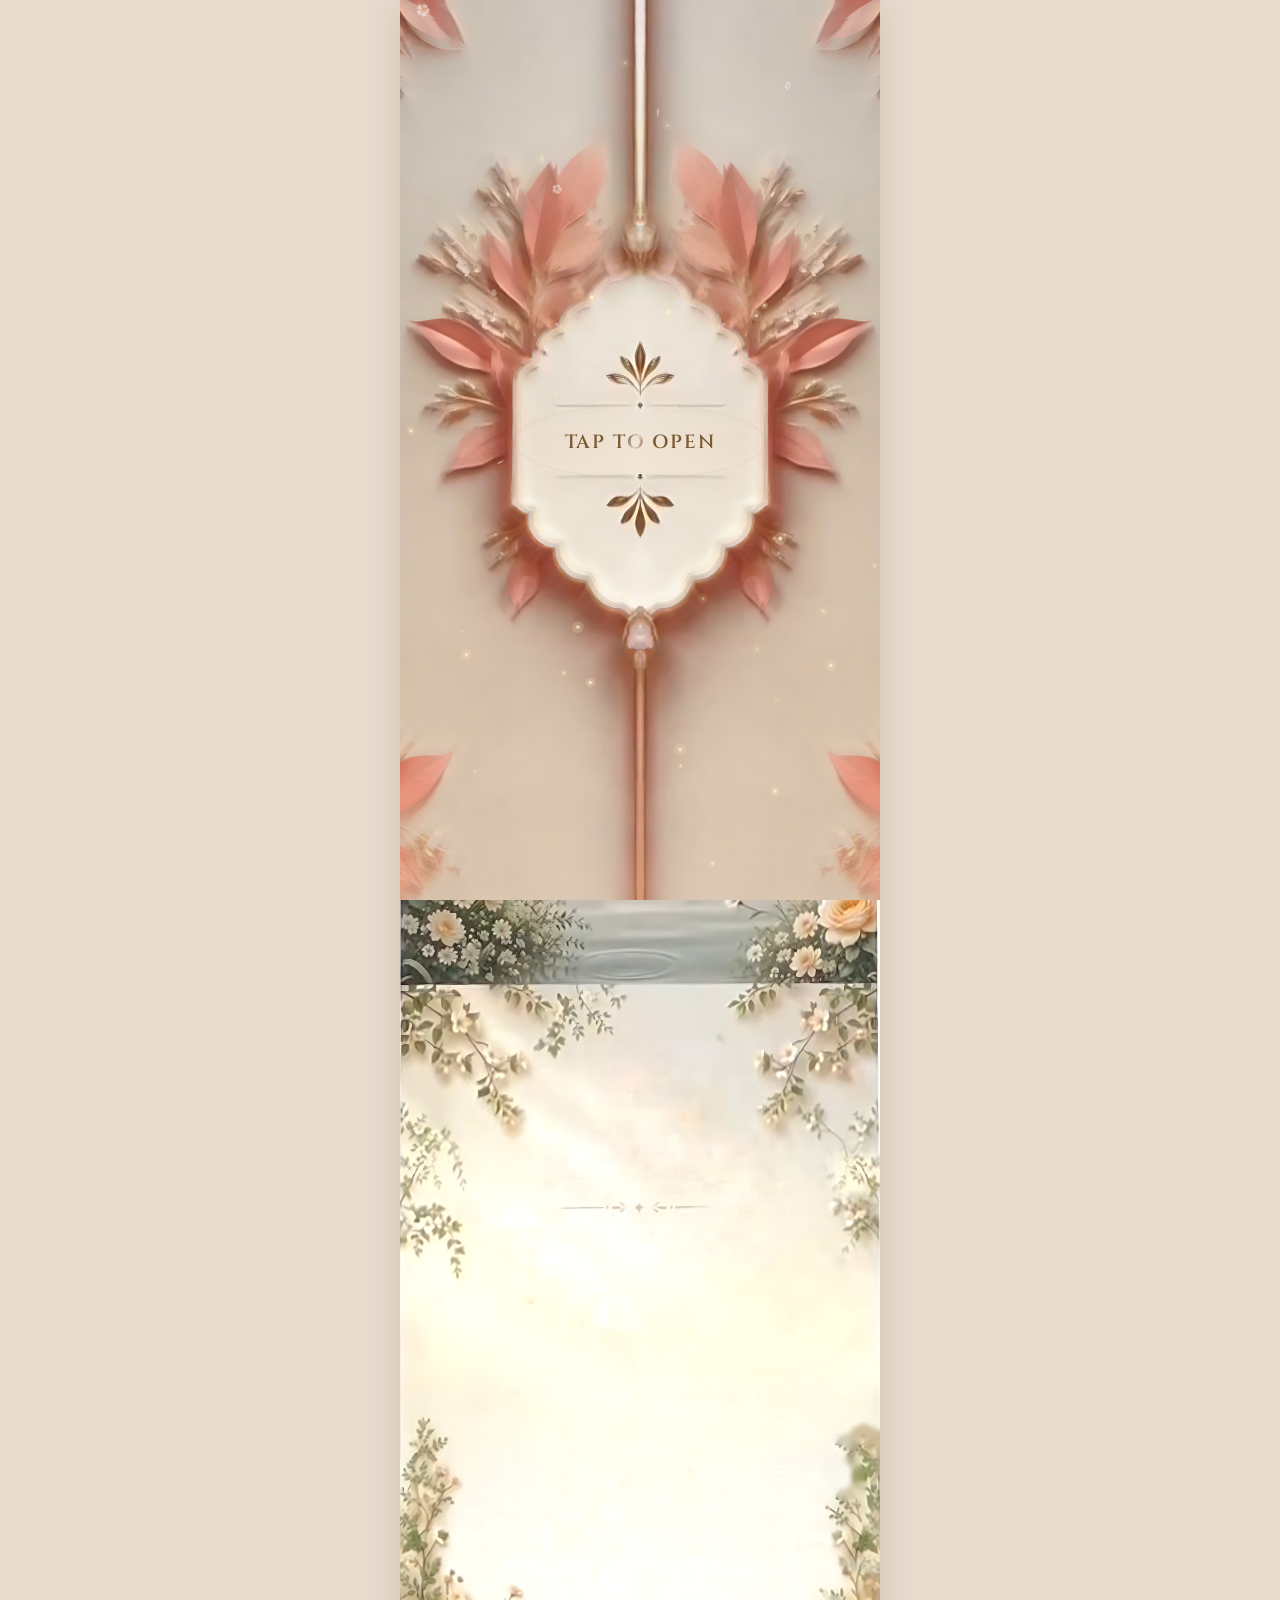
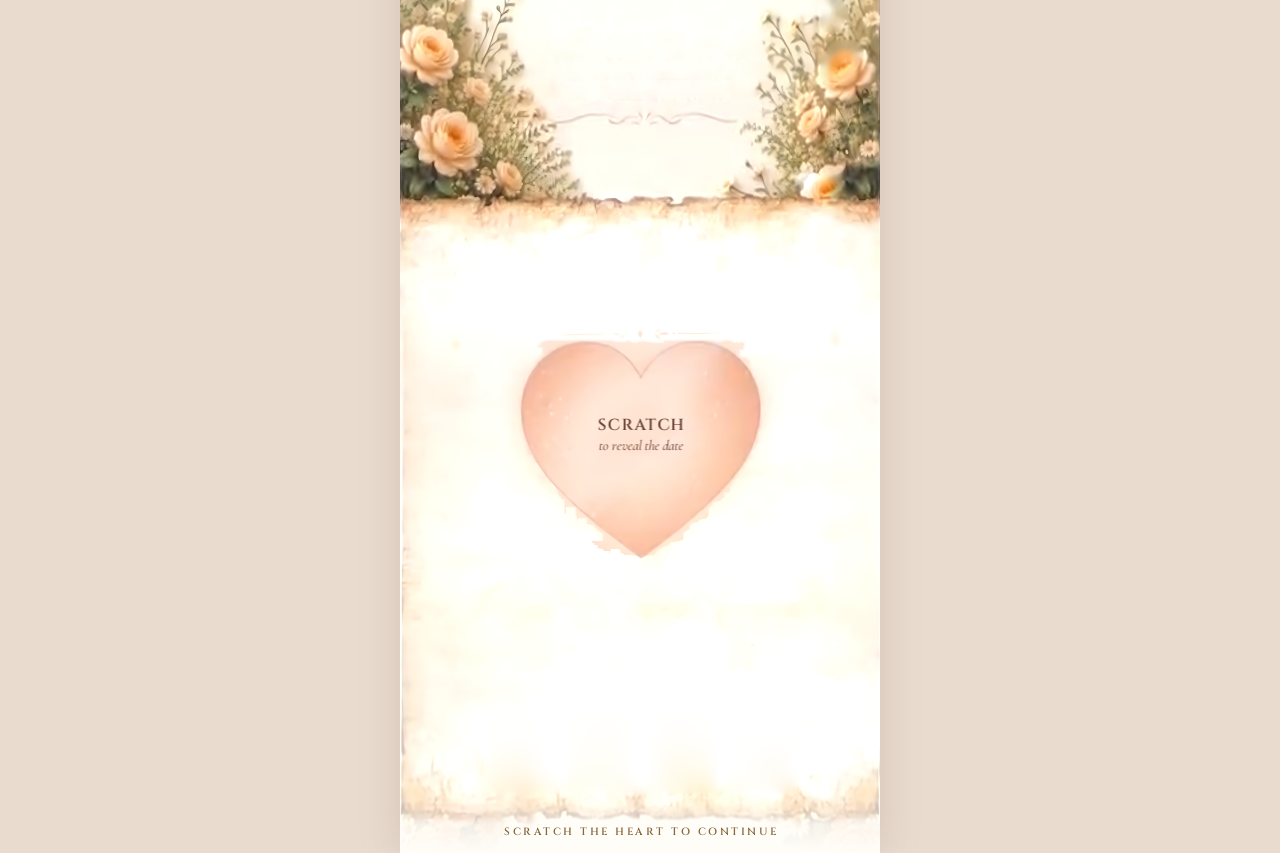
==== commit f15d951a: "Add WhatsApp link preview to wedding-invite" ====
--- a/wedding-invite/index.html
+++ b/wedding-invite/index.html
@@ -4,6 +4,15 @@
 <meta charset="utf-8">
 <meta name="viewport" content="width=device-width, initial-scale=1, viewport-fit=cover">
 <title>Pawan & Meha Wedding Invitation</title>
+<meta name="description" content="You're invited to our wedding on Friday, 4 December 2026. Tap to open the invitation.">
+<meta property="og:type" content="website">
+<meta property="og:url" content="https://nexentis.co.in/wedding-invite/">
+<meta property="og:title" content="Pawan &amp; Meha Wedding Invitation">
+<meta property="og:description" content="You're invited to our wedding on Friday, 4 December 2026. Tap to open the invitation.">
+<meta property="og:image" content="https://nexentis.co.in/wedding-invite/preview.jpg">
+<meta property="og:image:width" content="1200">
+<meta property="og:image:height" content="630">
+<meta name="twitter:card" content="summary_large_image">
 <style>
 @font-face { font-family: "Great Vibes"; src: url("[data-uri]") format("truetype"); font-style: normal; font-weight: 400; font-display: block; }
 @font-face { font-family: "Cinzel"; src: url("[data-uri]") format("truetype"); font-style: normal; font-weight: 400 900; font-display: block; }
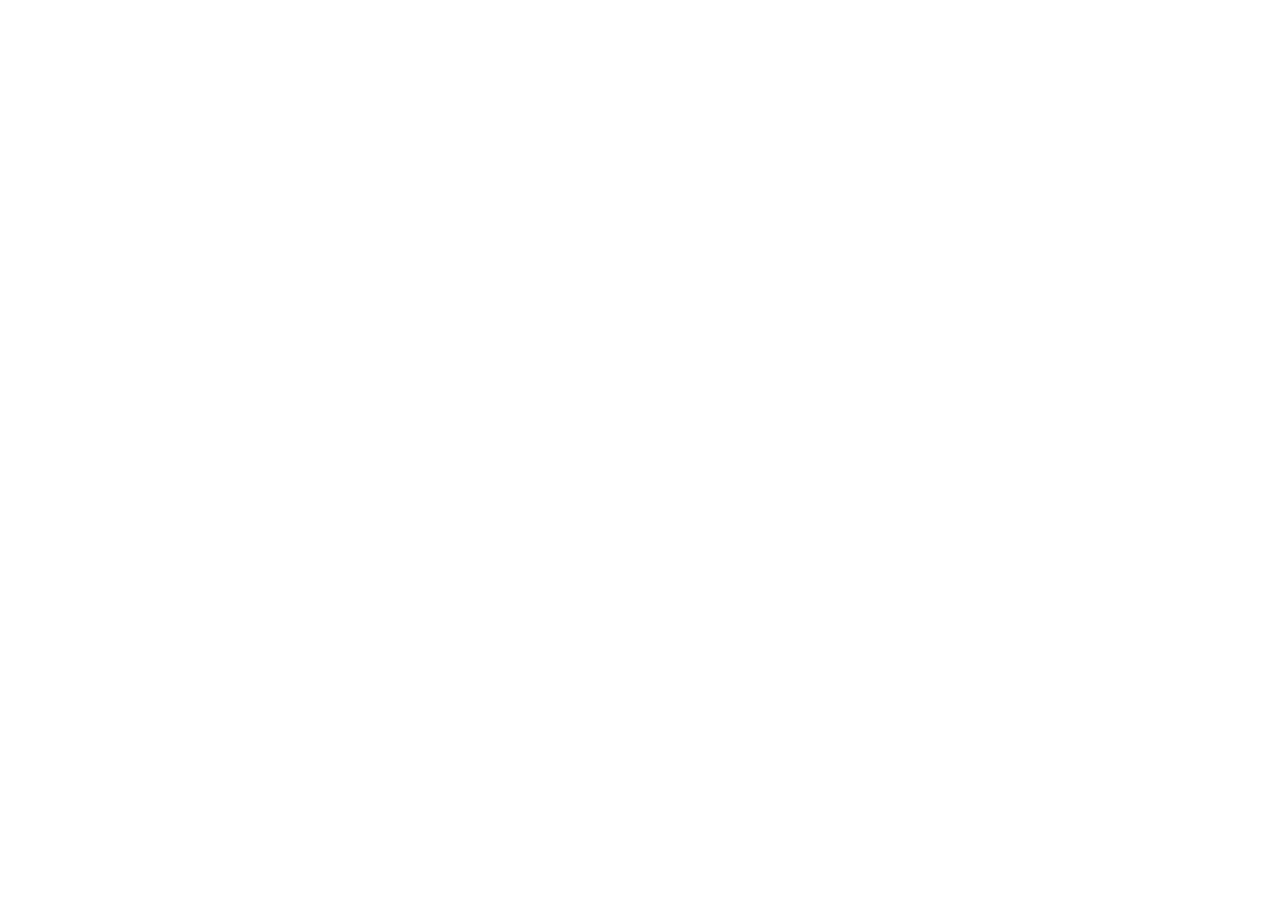
==== commit 55b0cd2e: "Update index.html" ====
--- a/wedding-invite/index.html
+++ b/wedding-invite/index.html
@@ -14,764 +14,4 @@
 <meta property="og:image:height" content="630">
 <meta name="twitter:card" content="summary_large_image">
 <style>
-@font-face { font-family: "Great Vibes"; src: url("[data-uri]") format("truetype"); font-style: normal; font-weight: 400; font-display: block; }
-@font-face { font-family: "Cinzel"; src: url("[data-uri]") format("truetype"); font-style: normal; font-weight: 400 900; font-display: block; }
-@font-face { font-family: "Cormorant Garamond"; src: url("[data-uri]") format("truetype"); font-style: italic; font-weight: 300 700; font-display: block; }
-@font-face { font-family: "Playfair Display"; src: url("[data-uri]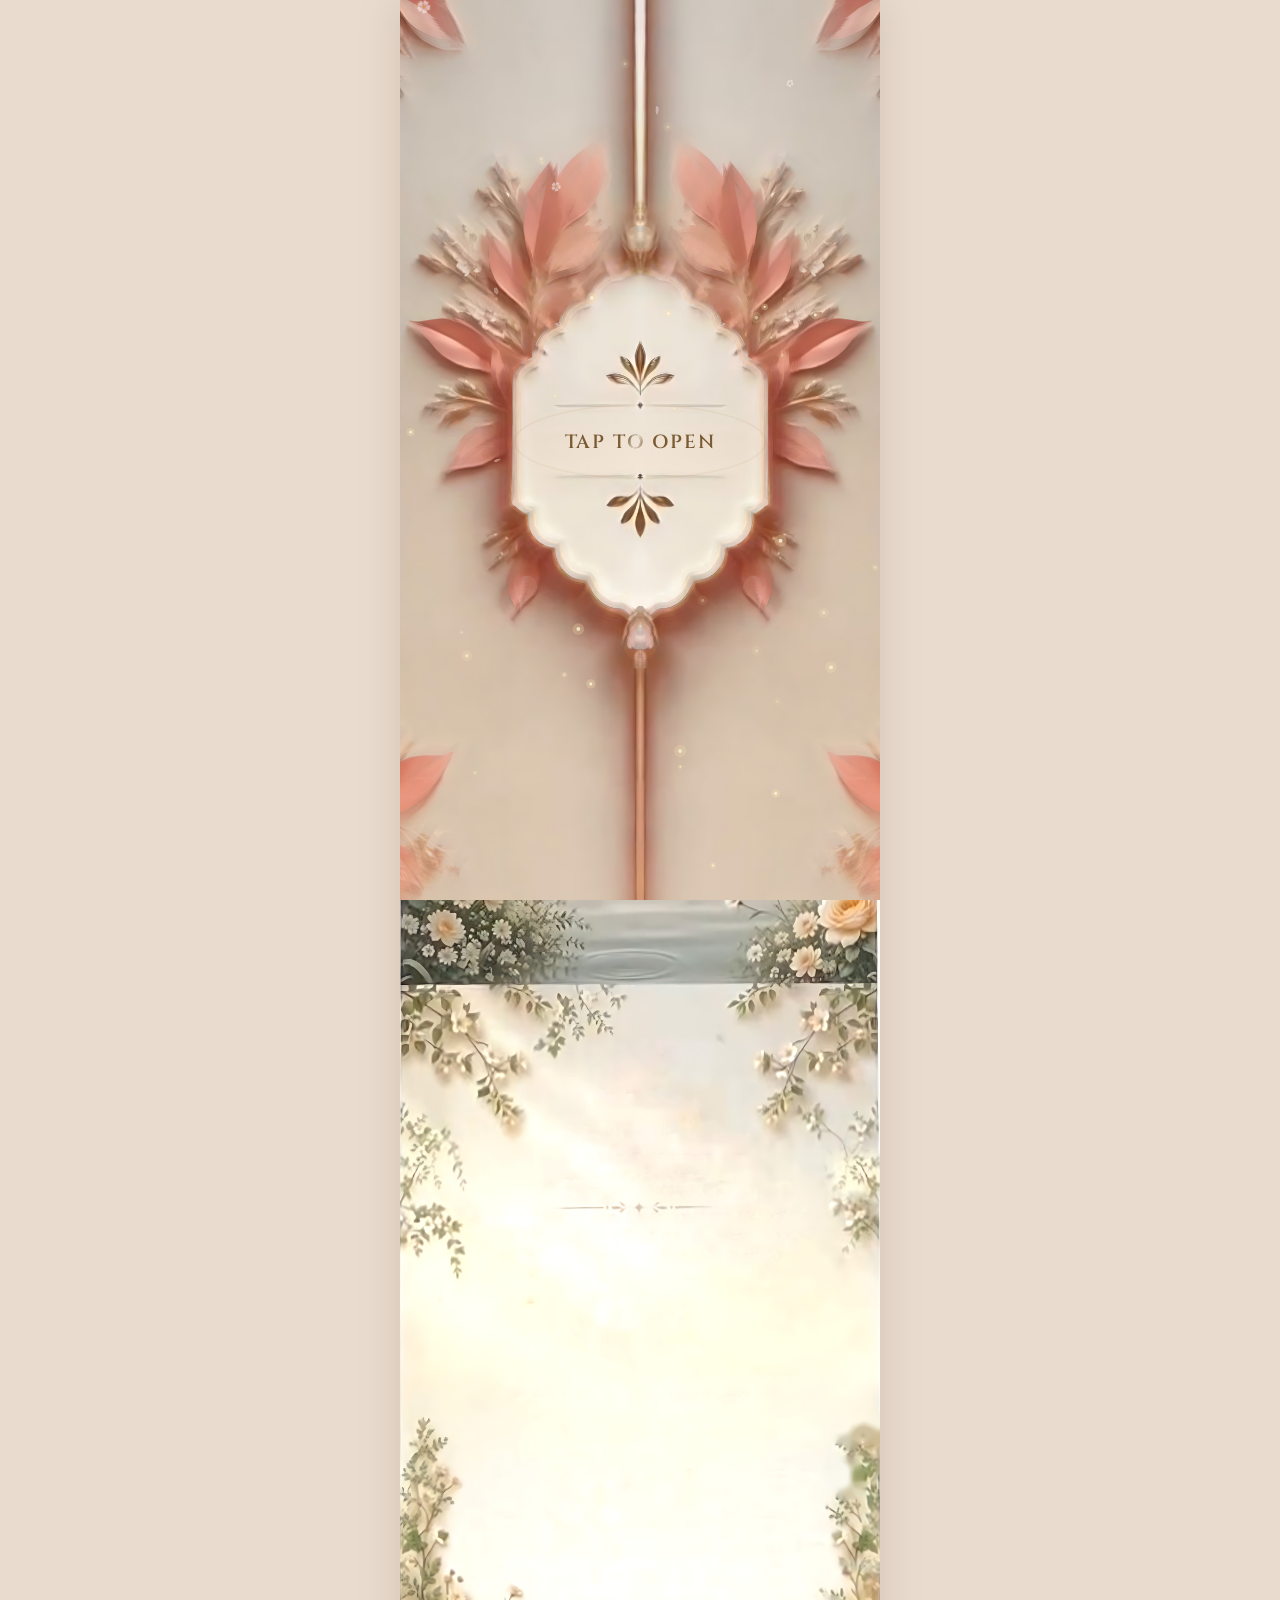
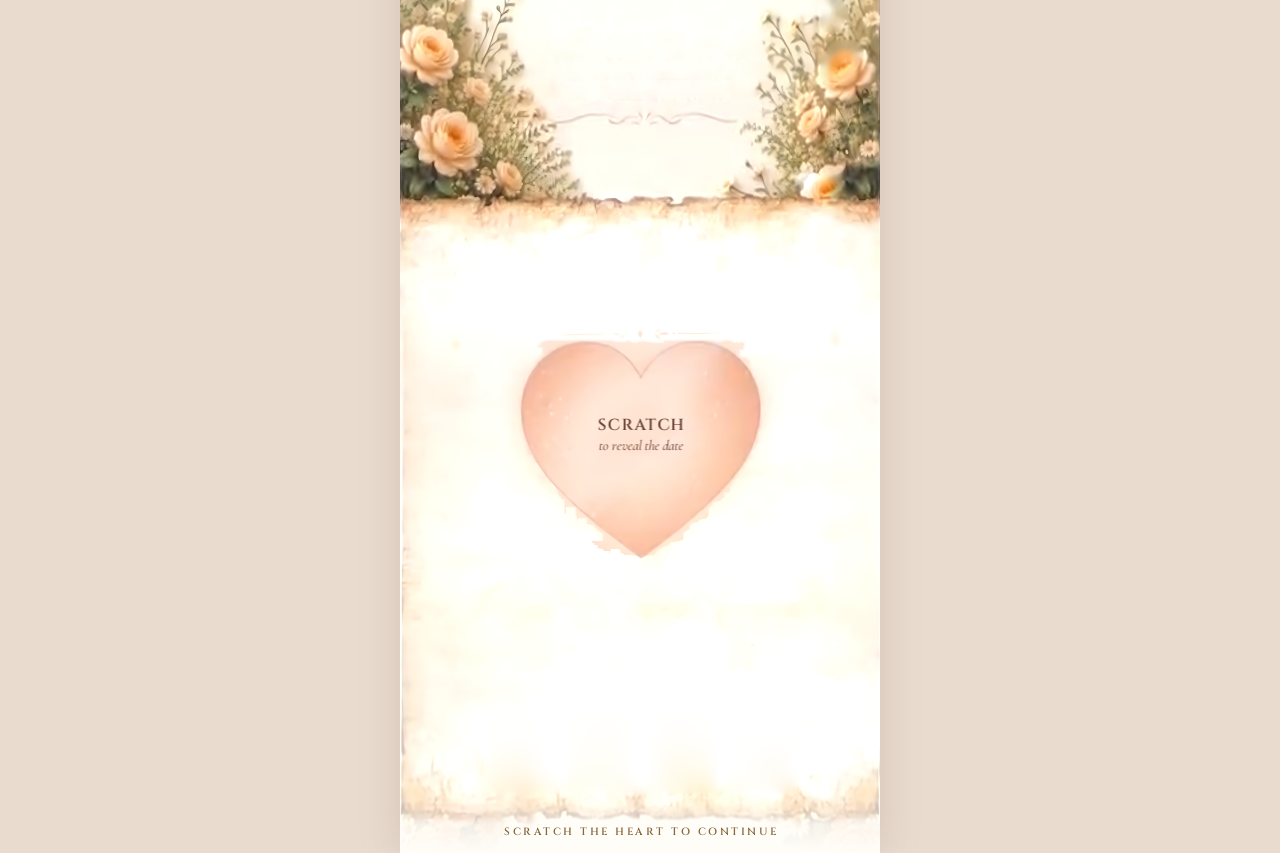
==== commit 76c4f20e: "Add files via upload" ====
--- a/wedding-invite/index.html
+++ b/wedding-invite/index.html
@@ -14,4 +14,767 @@
 <meta property="og:image:height" content="630">
 <meta name="twitter:card" content="summary_large_image">
 <style>
-@font-face { font-family: "Great Vibes"; src: url("[data-uri]@font-face { font-family: "Great Vibes"; src: url("[data-uri]